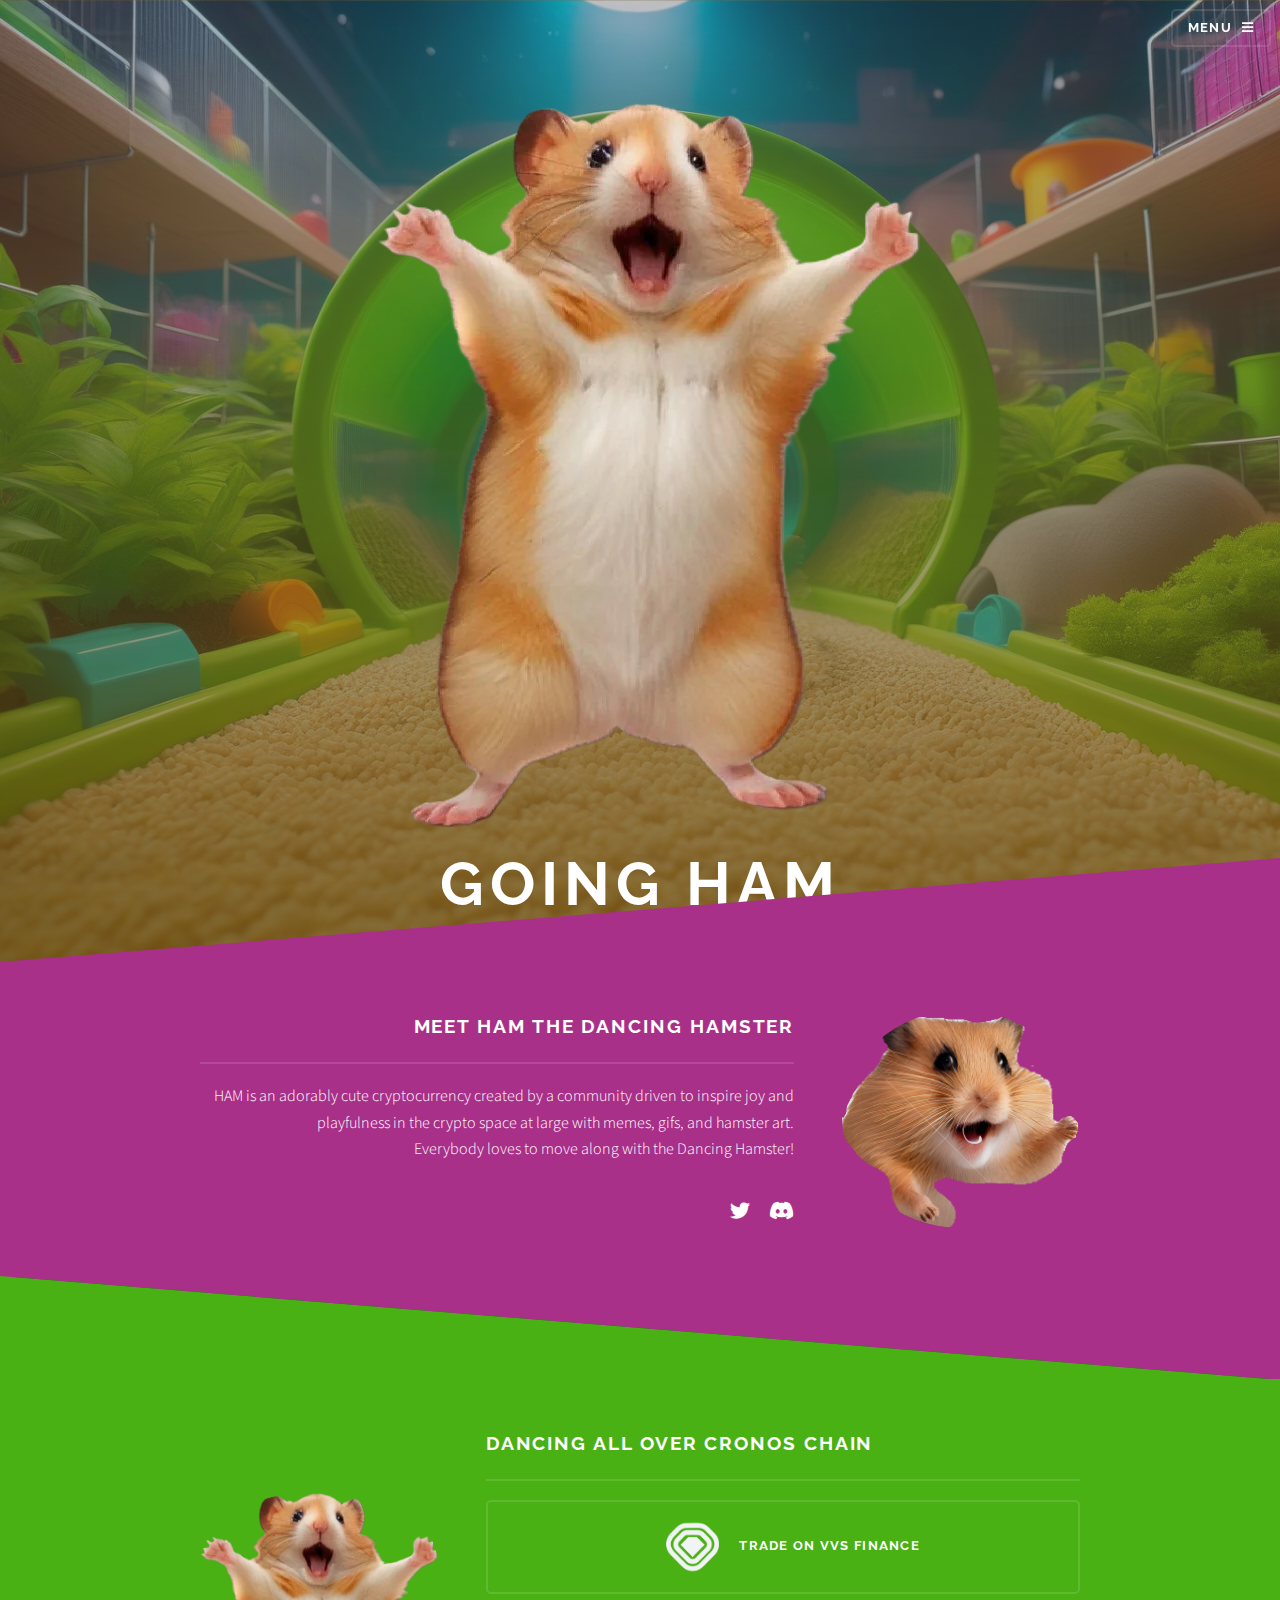
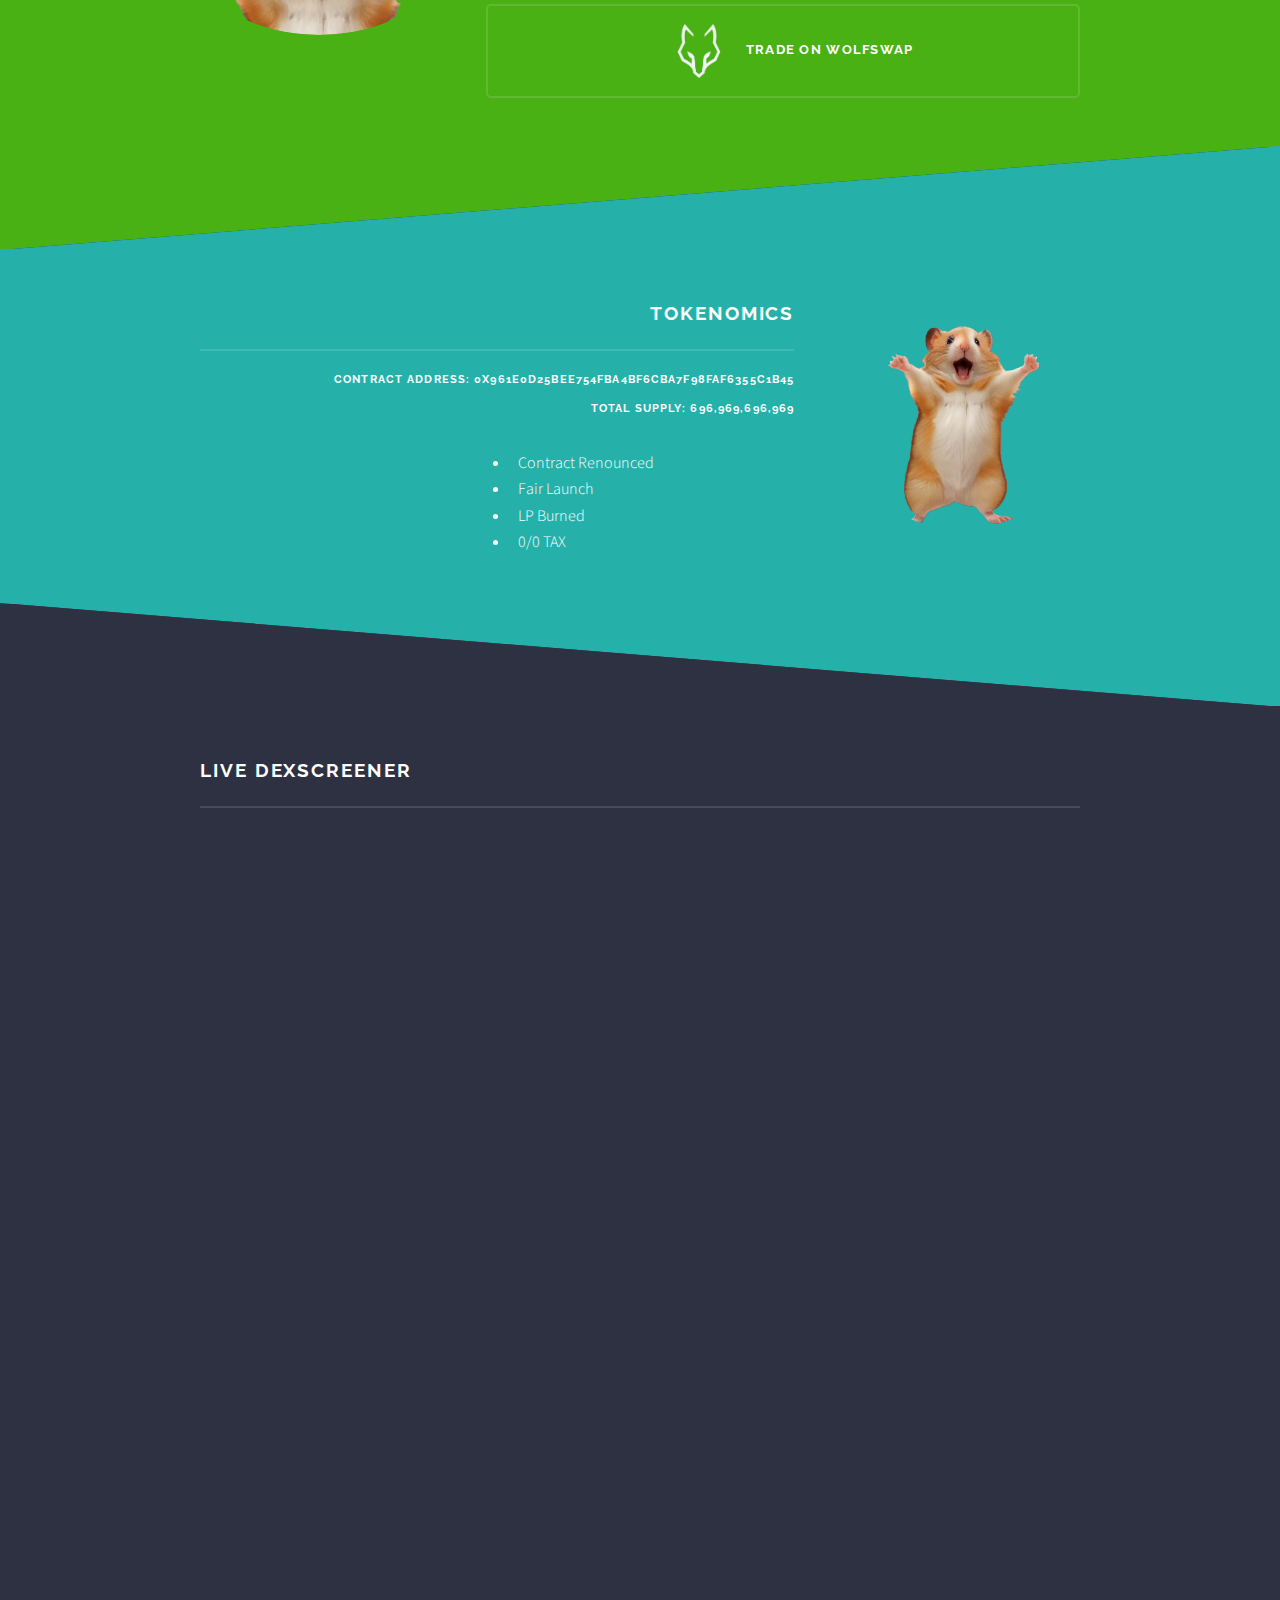
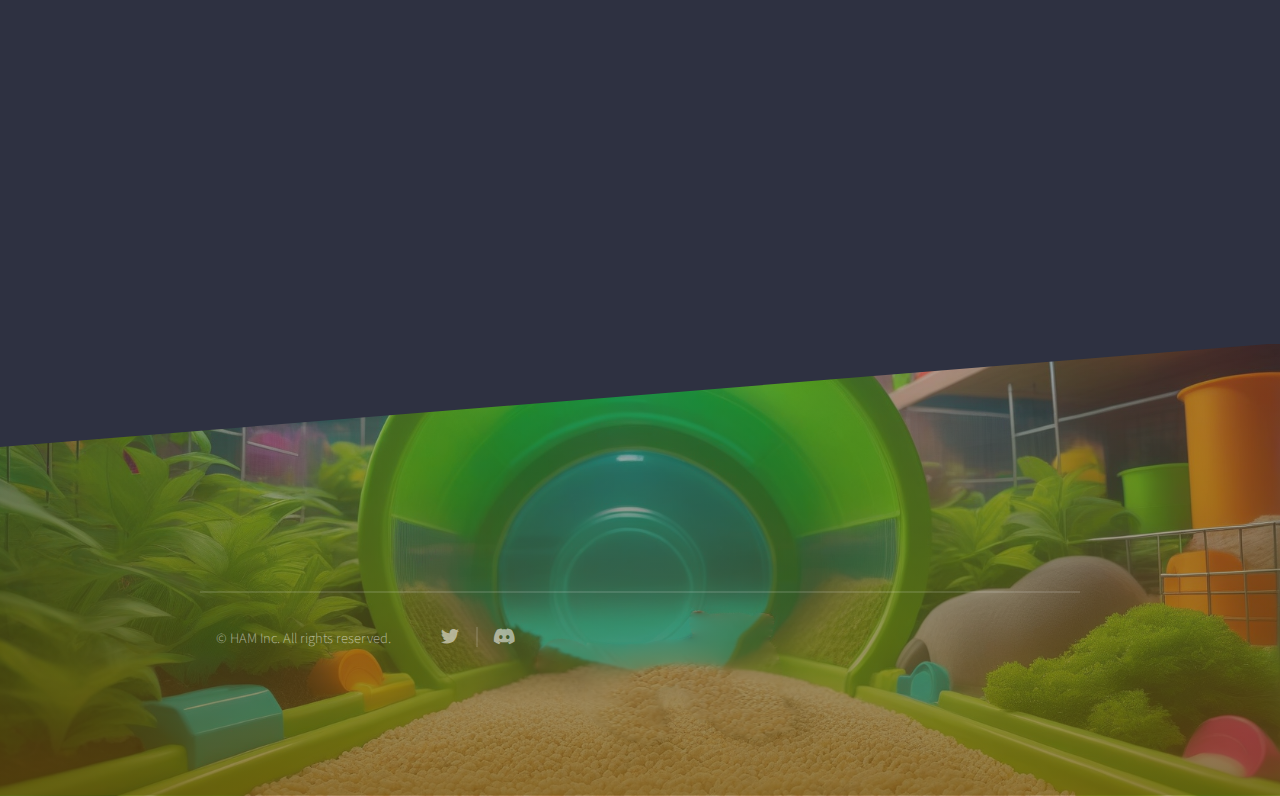
==== index.html @ a52a36d3 "wolfswap link" ====
<!DOCTYPE HTML>
<!--
	Solid State by HTML5 UP
	html5up.net | @ajlkn
	Free for personal and commercial use under the CCA 3.0 license (html5up.net/license)
-->
<html>
	<head>
		<title>$HAM - THE DANCING HAMSTER</title>
		<meta charset="utf-8" />
		<meta name="viewport" content="width=device-width, initial-scale=1, user-scalable=no" />
		<link rel="stylesheet" href="assets/css/main.css" />
		<link rel="apple-touch-icon" sizes="180x180" href="/apple-touch-icon.png">
		<link rel="icon" type="image/png" sizes="32x32" href="images/favicon-32x32.png">
		<link rel="icon" type="image/png" sizes="16x16" href="images/favicon-16x16.png">
		<link rel="manifest" href="images/site.webmanifest">
		<noscript><link rel="stylesheet" href="assets/css/noscript.css" /></noscript>
	</head>
	<body class="is-preload">

		<!-- Page Wrapper -->
			<div id="page-wrapper">

				<!-- Header -->
					<header id="header" class="alt">

						<h1><img id="hammini" src="images/ham2.png" style="width: 4%; margin-top:10px"><a href="index.html">$HAM</a></h1>
						<nav>
							<a href="#menu">Menu</a>
						</nav>
					</header>

				<!-- Menu -->
					<nav id="menu">
						<div class="inner">
							<h2>Menu</h2>
							<ul class="links">
								<li><a href="index.html">Home</a></li>
								<li><a target="_blank" href="https://vvs.finance/swap?outputCurrency=0x961e0D25bEE754fba4Bf6CBA7f98fAF6355C1B45">Trade VVS</a></li>
								<li><a target="_blank" href="https://wolfswap.app/?chainId=25&sellToken=0xEeeeeEeeeEeEeeEeEeEeeEEEeeeeEeeeeeeeEEeE&buyToken=0x961e0D25bEE754fba4Bf6CBA7f98fAF6355C1B45">Trade Wolfswap</a></li>
								<li><a target="_blank" href="https://dexscreener.com/cronos/0xC3325254a4eFd25b25A3c2B3938FFDf5E20BCA29">Dexscreener</a></li>
								<li><a target="_blank" href="https://x.com/dancinghamster_?t=ChL9u-2nDfB-z4OHsxSPwA&s=09" >Twitter</a></li>
								<li><a target="_blank" href="https://discord.com/invite/Kmhrvbun">Discord</a></li>
							</ul>
							<a href="#" class="close">Close</a>
						</div>
					</nav>

				<!-- Banner -->
					<section id="banner" style="padding: 6em 0 1.75em 0;">
						<div class="inner">
							<center>
								<img id="ham" src="images/ham3.png" alt="" />
								<h1 style="font-size: 60px;margin: 0;">Going HAM</h1>
							</center>
						</div>
					</section>

				<!-- Wrapper -->
					<section id="wrapper">

						<!-- One -->
							<section id="one" class="wrapper spotlight style1">
								<div class="inner">
									<a href="#" class="image"><img id="ham2"  src="images/ham.png" alt="" /></a>
									<div class="content">
										<h2 class="major">Meet HAM the Dancing Hamster</h2>
										<p>HAM is an adorably cute cryptocurrency created by a community driven to inspire joy and playfulness in the crypto space at large with memes, gifs, and hamster art.

											<br/>Everybody loves to move along with the Dancing Hamster!</p>
											<p>
												<ul class="icons">
													<li><a target="_blank" href="https://x.com/dancinghamster_?t=ChL9u-2nDfB-z4OHsxSPwA&s=09" class="icon brands fa-twitter"><span class="label">Twitter</span></a></li>
													<li><a target="_blank" href="https://discord.com/invite/Kmhrvbun" class="icon brands fa-discord"><span class="label">Discord</span></a></li>
												</ul>
											</p>
									</div>
								</div>
							</section>

						<!-- Two -->
							<section id="two" class="wrapper alt spotlight style2">
								<div class="inner">
									<a href="#" class="image"><img id="ham3"  src="images/ham2.png" alt="" /></a>
									<div class="content">
										<h2 class="major">Dancing all over Cronos Chain</h2>
										<p>
											<a target="_blank" href="https://vvs.finance/swap?outputCurrency=0x961e0D25bEE754fba4Bf6CBA7f98fAF6355C1B45" class="button solid fit" style="height: auto; margin-bottom:10px"> <img src="images/vvs-logo.webp" style="vertical-align: middle;width: 10%;margin: 20px;">Trade on VVS Finance</a>
											<a target="_blank" href="https://wolfswap.app/?chainId=25&sellToken=0xEeeeeEeeeEeEeeEeEeEeeEEEeeeeEeeeeeeeEEeE&buyToken=0x961e0D25bEE754fba4Bf6CBA7f98fAF6355C1B45" class="button solid fit" style="height: auto;"> <img src="images/wolfswap-logo.webp" style="vertical-align: middle;width: 10%;margin: 20px;">Trade on Wolfswap</a>

										</p>
									</div>
								</div>
							</section>

						<!-- Three -->
							<section id="three" class="wrapper spotlight style3">
								<div class="inner">
									<a href="#" class="image"><img id="ham4" src="images/ham3.png" alt="" /></a>
									<div class="content">
										<h2 class="major">Tokenomics</h2>
										<h5>Contract Address: 0x961e0D25bEE754fba4Bf6CBA7f98fAF6355C1B45</h5>
										<h5>Total Supply: 696,969,696,969</h5>
										<p>	
											<ul style="
											text-align: left;
											margin-left: 23vw;
										">
																						<li>Contract Renounced</li>
																						<li>Fair Launch</li>
																						<li>LP Burned</li>
																						<li>0/0 TAX</li>
																					</ul>
										</p>
									</div>
								</div>
							</section>


						<!-- Four -->
							<section id="four" class="wrapper alt style1">
								<div class="inner">
									<h2 class="major">Live Dexscreener</h2>
								
									<div>
										<style>#dexscreener-embed{position:relative;width:100%;padding-bottom:125%;}@media(min-width:1400px){#dexscreener-embed{padding-bottom:65%;}}#dexscreener-embed iframe{position:absolute;width:100%;height:100%;top:0;left:0;border:0;}</style><div id="dexscreener-embed"><iframe src="https://dexscreener.com/cronos/0xC3325254a4eFd25b25A3c2B3938FFDf5E20BCA29?embed=1&theme=dark&trades=0"></iframe></div>
									</div>
								</div>
							</section>

					</section>

				<!-- Footer -->
					<section id="footer">
						<div class="inner">
							<div class="copyright">
								<ul style="
		float: left;
	">
									<li>© HAM Inc. All rights reserved.</li>
									
								</ul>
								<ul class="icons" style="float: left;margin-left: 50px;">
									<ul class="icons">
										<li><a target="_blank" href="https://x.com/dancinghamster_?t=ChL9u-2nDfB-z4OHsxSPwA&s=09" class="icon brands fa-twitter"><span class="label">Twitter</span></a></li>
										<li><a target="_blank" href="https://discord.com/invite/Kmhrvbun" class="icon brands fa-discord"><span class="label">Discord</span></a></li>
									</ul>
								</ul>
							</div>
						</div>
					</section>

			</div>

		<!-- Scripts -->
			<script src="assets/js/jquery.min.js"></script>
			<script src="assets/js/jquery.scrollex.min.js"></script>
			<script src="assets/js/browser.min.js"></script>
			<script src="assets/js/breakpoints.min.js"></script>
			<script src="assets/js/util.js"></script>
			<script src="assets/js/main.js"></script>

	</body>
</html>
---- assets/css/main.css ----
@import url(fontawesome-all.min.css);
@import url("https://fonts.googleapis.com/css?family=Raleway:200,700|Source+Sans+Pro:300,600,300italic,600italic");

/*
	Solid State by HTML5 UP
	html5up.net | @ajlkn
	Free for personal and commercial use under the CCA 3.0 license (html5up.net/license)
*/

html, body, div, span, applet, object,
iframe, h1, h2, h3, h4, h5, h6, p, blockquote,
pre, a, abbr, acronym, address, big, cite,
code, del, dfn, em, img, ins, kbd, q, s, samp,
small, strike, strong, sub, sup, tt, var, b,
u, i, center, dl, dt, dd, ol, ul, li, fieldset,
form, label, legend, table, caption, tbody,
tfoot, thead, tr, th, td, article, aside,
canvas, details, embed, figure, figcaption,
footer, header, hgroup, menu, nav, output, ruby,
section, summary, time, mark, audio, video {
	margin: 0;
	padding: 0;
	border: 0;
	font-size: 100%;
	font: inherit;
	vertical-align: baseline;}

article, aside, details, figcaption, figure,
footer, header, hgroup, menu, nav, section {
	display: block;}

body {
	line-height: 1;
}

ol, ul {
	list-style: none;
}

blockquote, q {
	quotes: none;
}

	blockquote:before, blockquote:after, q:before, q:after {
		content: '';
		content: none;
	}

table {
	border-collapse: collapse;
	border-spacing: 0;
}

body {
	-webkit-text-size-adjust: none;
}

mark {
	background-color: transparent;
	color: inherit;
}

input::-moz-focus-inner {
	border: 0;
	padding: 0;
}

input, select, textarea {
	-moz-appearance: none;
	-webkit-appearance: none;
	-ms-appearance: none;
	appearance: none;
}

/* Basic */

	@-ms-viewport {
		width: device-width;
	}

	body {
		-ms-overflow-style: scrollbar;
	}

	@media screen and (max-width: 480px) {

		html, body {
			min-width: 320px;
		}

	}

	html {
		box-sizing: border-box;
	}

	*, *:before, *:after {
		box-sizing: inherit;
	}

	body {
		background-color: #2e3141;
		background-image: linear-gradient(to top, rgb(110 81 11 / 70%), rgba(46, 49, 65, 0.3)), url(../../images/bg.png);
		background-size: auto,
 cover;
		background-attachment: fixed,
 fixed;
		background-position: center,
 center;
	}

		body.is-preload *, body.is-preload *:before, body.is-preload *:after {
			-moz-animation: none !important;
			-webkit-animation: none !important;
			-ms-animation: none !important;
			animation: none !important;
			-moz-transition: none !important;
			-webkit-transition: none !important;
			-ms-transition: none !important;
			transition: none !important;
		}

/* Type */

	body, input, select, textarea {
		color: #ffffff;
		font-family: "Source Sans Pro", Helvetica, sans-serif;
		font-size: 16.5pt;
		font-weight: 300;
		line-height: 1.65;
	}

		@media screen and (max-width: 1680px) {

			body, input, select, textarea {
				font-size: 13pt;
			}

		}

		@media screen and (max-width: 1280px) {

			body, input, select, textarea {
				font-size: 12pt;
			}

		}

		@media screen and (max-width: 980px) {

			body, input, select, textarea {
				font-size: 12pt;
			}

		}

		@media screen and (max-width: 736px) {

			body, input, select, textarea {
				font-size: 12pt;
			}

		}

		@media screen and (max-width: 480px) {

			body, input, select, textarea {
				font-size: 12pt;
			}

		}

	a {
		-moz-transition: color 0.2s ease-in-out, border-bottom-color 0.2s ease-in-out;
		-webkit-transition: color 0.2s ease-in-out, border-bottom-color 0.2s ease-in-out;
		-ms-transition: color 0.2s ease-in-out, border-bottom-color 0.2s ease-in-out;
		transition: color 0.2s ease-in-out, border-bottom-color 0.2s ease-in-out;
		border-bottom: dotted 1px rgba(255, 255, 255, 0.35);
		color: #ffffff;
		text-decoration: none;
	}

		a:hover {
			border-bottom-color: transparent;
			color: #ffffff !important;
		}

		a.special:not(.button) {
			text-decoration: none;
			border-bottom: 0;
			display: block;
			font-family: Raleway, Helvetica, sans-serif;
			font-size: 0.8em;
			font-weight: 700;
			letter-spacing: 0.1em;
			margin: 0 0 2em 0;
			text-transform: uppercase;
		}

			a.special:not(.button):before {
				-moz-osx-font-smoothing: grayscale;
				-webkit-font-smoothing: antialiased;
				display: inline-block;
				font-style: normal;
				font-variant: normal;
				text-rendering: auto;
				line-height: 1;
				text-transform: none !important;
				font-family: 'Font Awesome 5 Free';
				font-weight: 900;
			}

			a.special:not(.button):before {
				-moz-transition: background-color 0.2s ease-in-out;
				-webkit-transition: background-color 0.2s ease-in-out;
				-ms-transition: background-color 0.2s ease-in-out;
				transition: background-color 0.2s ease-in-out;
				border-radius: 100%;
				border: solid 2px rgba(255, 255, 255, 0.125);
				content: '\f105';
				display: inline-block;
				font-size: 1.25em;
				height: 2em;
				line-height: 1.75em;
				margin-right: 0.85em;
				text-align: center;
				text-indent: 0.15em;
				vertical-align: middle;
				width: 2em;
			}

			a.special:not(.button):hover:before {
				background-color: rgba(255, 255, 255, 0.025);
			}

			a.special:not(.button):active:before {
				background-color: rgba(255, 255, 255, 0.075);
			}

	strong, b {
		color: #ffffff;
		font-weight: 600;
	}

	em, i {
		font-style: italic;
	}

	p {
		margin: 0 0 2em 0;
	}

	h1, h2, h3, h4, h5, h6 {
		color: #ffffff;
		font-family: Raleway, Helvetica, sans-serif;
		font-weight: 700;
		letter-spacing: 0.1em;
		margin: 0 0 1em 0;
		text-transform: uppercase;
	}

		h1 a, h2 a, h3 a, h4 a, h5 a, h6 a {
			color: inherit;
			text-decoration: none;
			border-bottom: 0;
		}

		h1 span, h2 span, h3 span, h4 span, h5 span, h6 span {
			font-weight: 200;
		}

		h1.major, h2.major, h3.major, h4.major, h5.major, h6.major {
			padding-bottom: 1em;
			border-bottom: solid 2px rgba(255, 255, 255, 0.125);
		}

	h2 {
		font-size: 1.2em;
	}

	h3 {
		font-size: 0.9em;
	}

	h4 {
		font-size: 0.7em;
	}

	h5 {
		font-size: 0.7em;
	}

	h6 {
		font-size: 0.7em;
	}

	@media screen and (max-width: 736px) {

		h2 {
			font-size: 1em;
		}

		h3 {
			font-size: 0.8em;
		}

	}

	sub {
		font-size: 0.8em;
		position: relative;
		top: 0.5em;
	}

	sup {
		font-size: 0.8em;
		position: relative;
		top: -0.5em;
	}

	blockquote {
		border-left: solid 4px rgba(255, 255, 255, 0.125);
		font-style: italic;
		margin: 0 0 2em 0;
		padding: 0.5em 0 0.5em 2em;
	}

	code {
		background: rgba(255, 255, 255, 0.025);
		border-radius: 5px;
		border: solid 2px rgba(255, 255, 255, 0.125);
		font-family: "Courier New", monospace;
		font-size: 0.9em;
		margin: 0 0.25em;
		padding: 0.25em 0.65em;
	}

	pre {
		-webkit-overflow-scrolling: touch;
		font-family: "Courier New", monospace;
		font-size: 0.9em;
		margin: 0 0 2em 0;
	}

		pre code {
			display: block;
			line-height: 1.75em;
			padding: 1em 1.5em;
			overflow-x: auto;
		}

	hr {
		border: 0;
		border-bottom: solid 2px rgba(255, 255, 255, 0.125);
		margin: 2.5em 0;
	}

		hr.major {
			margin: 4em 0;
		}

	.align-left {
		text-align: left;
	}

	.align-center {
		text-align: center;
	}

	.align-right {
		text-align: right;
	}

/* Row */

	.row {
		display: flex;
		flex-wrap: wrap;
		box-sizing: border-box;
		align-items: stretch;
	}

		.row > * {
			box-sizing: border-box;
		}

		.row.gtr-uniform > * > :last-child {
			margin-bottom: 0;
		}

		.row.aln-left {
			justify-content: flex-start;
		}

		.row.aln-center {
			justify-content: center;
		}

		.row.aln-right {
			justify-content: flex-end;
		}

		.row.aln-top {
			align-items: flex-start;
		}

		.row.aln-middle {
			align-items: center;
		}

		.row.aln-bottom {
			align-items: flex-end;
		}

		.row > .imp {
			order: -1;
		}

		.row > .col-1 {
			width: 8.33333%;
		}

		.row > .off-1 {
			margin-left: 8.33333%;
		}

		.row > .col-2 {
			width: 16.66667%;
		}

		.row > .off-2 {
			margin-left: 16.66667%;
		}

		.row > .col-3 {
			width: 25%;
		}

		.row > .off-3 {
			margin-left: 25%;
		}

		.row > .col-4 {
			width: 33.33333%;
		}

		.row > .off-4 {
			margin-left: 33.33333%;
		}

		.row > .col-5 {
			width: 41.66667%;
		}

		.row > .off-5 {
			margin-left: 41.66667%;
		}

		.row > .col-6 {
			width: 50%;
		}

		.row > .off-6 {
			margin-left: 50%;
		}

		.row > .col-7 {
			width: 58.33333%;
		}

		.row > .off-7 {
			margin-left: 58.33333%;
		}

		.row > .col-8 {
			width: 66.66667%;
		}

		.row > .off-8 {
			margin-left: 66.66667%;
		}

		.row > .col-9 {
			width: 75%;
		}

		.row > .off-9 {
			margin-left: 75%;
		}

		.row > .col-10 {
			width: 83.33333%;
		}

		.row > .off-10 {
			margin-left: 83.33333%;
		}

		.row > .col-11 {
			width: 91.66667%;
		}

		.row > .off-11 {
			margin-left: 91.66667%;
		}

		.row > .col-12 {
			width: 100%;
		}

		.row > .off-12 {
			margin-left: 100%;
		}

		.row.gtr-0 {
			margin-top: 0;
			margin-left: 0em;
		}

			.row.gtr-0 > * {
				padding: 0 0 0 0em;
			}

			.row.gtr-0.gtr-uniform {
				margin-top: 0em;
			}

				.row.gtr-0.gtr-uniform > * {
					padding-top: 0em;
				}

		.row.gtr-25 {
			margin-top: 0;
			margin-left: -0.4375em;
		}

			.row.gtr-25 > * {
				padding: 0 0 0 0.4375em;
			}

			.row.gtr-25.gtr-uniform {
				margin-top: -0.4375em;
			}

				.row.gtr-25.gtr-uniform > * {
					padding-top: 0.4375em;
				}

		.row.gtr-50 {
			margin-top: 0;
			margin-left: -0.875em;
		}

			.row.gtr-50 > * {
				padding: 0 0 0 0.875em;
			}

			.row.gtr-50.gtr-uniform {
				margin-top: -0.875em;
			}

				.row.gtr-50.gtr-uniform > * {
					padding-top: 0.875em;
				}

		.row {
			margin-top: 0;
			margin-left: -1.75em;
		}

			.row > * {
				padding: 0 0 0 1.75em;
			}

			.row.gtr-uniform {
				margin-top: -1.75em;
			}

				.row.gtr-uniform > * {
					padding-top: 1.75em;
				}

		.row.gtr-150 {
			margin-top: 0;
			margin-left: -2.625em;
		}

			.row.gtr-150 > * {
				padding: 0 0 0 2.625em;
			}

			.row.gtr-150.gtr-uniform {
				margin-top: -2.625em;
			}

				.row.gtr-150.gtr-uniform > * {
					padding-top: 2.625em;
				}

		.row.gtr-200 {
			margin-top: 0;
			margin-left: -3.5em;
		}

			.row.gtr-200 > * {
				padding: 0 0 0 3.5em;
			}

			.row.gtr-200.gtr-uniform {
				margin-top: -3.5em;
			}

				.row.gtr-200.gtr-uniform > * {
					padding-top: 3.5em;
				}

		@media screen and (max-width: 1680px) {

			.row {
				display: flex;
				flex-wrap: wrap;
				box-sizing: border-box;
				align-items: stretch;
			}

				.row > * {
					box-sizing: border-box;
				}

				.row.gtr-uniform > * > :last-child {
					margin-bottom: 0;
				}

				.row.aln-left {
					justify-content: flex-start;
				}

				.row.aln-center {
					justify-content: center;
				}

				.row.aln-right {
					justify-content: flex-end;
				}

				.row.aln-top {
					align-items: flex-start;
				}

				.row.aln-middle {
					align-items: center;
				}

				.row.aln-bottom {
					align-items: flex-end;
				}

				.row > .imp-xlarge {
					order: -1;
				}

				.row > .col-1-xlarge {
					width: 8.33333%;
				}

				.row > .off-1-xlarge {
					margin-left: 8.33333%;
				}

				.row > .col-2-xlarge {
					width: 16.66667%;
				}

				.row > .off-2-xlarge {
					margin-left: 16.66667%;
				}

				.row > .col-3-xlarge {
					width: 25%;
				}

				.row > .off-3-xlarge {
					margin-left: 25%;
				}

				.row > .col-4-xlarge {
					width: 33.33333%;
				}

				.row > .off-4-xlarge {
					margin-left: 33.33333%;
				}

				.row > .col-5-xlarge {
					width: 41.66667%;
				}

				.row > .off-5-xlarge {
					margin-left: 41.66667%;
				}

				.row > .col-6-xlarge {
					width: 50%;
				}

				.row > .off-6-xlarge {
					margin-left: 50%;
				}

				.row > .col-7-xlarge {
					width: 58.33333%;
				}

				.row > .off-7-xlarge {
					margin-left: 58.33333%;
				}

				.row > .col-8-xlarge {
					width: 66.66667%;
				}

				.row > .off-8-xlarge {
					margin-left: 66.66667%;
				}

				.row > .col-9-xlarge {
					width: 75%;
				}

				.row > .off-9-xlarge {
					margin-left: 75%;
				}

				.row > .col-10-xlarge {
					width: 83.33333%;
				}

				.row > .off-10-xlarge {
					margin-left: 83.33333%;
				}

				.row > .col-11-xlarge {
					width: 91.66667%;
				}

				.row > .off-11-xlarge {
					margin-left: 91.66667%;
				}

				.row > .col-12-xlarge {
					width: 100%;
				}

				.row > .off-12-xlarge {
					margin-left: 100%;
				}

				.row.gtr-0 {
					margin-top: 0;
					margin-left: 0em;
				}

					.row.gtr-0 > * {
						padding: 0 0 0 0em;
					}

					.row.gtr-0.gtr-uniform {
						margin-top: 0em;
					}

						.row.gtr-0.gtr-uniform > * {
							padding-top: 0em;
						}

				.row.gtr-25 {
					margin-top: 0;
					margin-left: -0.4375em;
				}

					.row.gtr-25 > * {
						padding: 0 0 0 0.4375em;
					}

					.row.gtr-25.gtr-uniform {
						margin-top: -0.4375em;
					}

						.row.gtr-25.gtr-uniform > * {
							padding-top: 0.4375em;
						}

				.row.gtr-50 {
					margin-top: 0;
					margin-left: -0.875em;
				}

					.row.gtr-50 > * {
						padding: 0 0 0 0.875em;
					}

					.row.gtr-50.gtr-uniform {
						margin-top: -0.875em;
					}

						.row.gtr-50.gtr-uniform > * {
							padding-top: 0.875em;
						}

				.row {
					margin-top: 0;
					margin-left: -1.75em;
				}

					.row > * {
						padding: 0 0 0 1.75em;
					}

					.row.gtr-uniform {
						margin-top: -1.75em;
					}

						.row.gtr-uniform > * {
							padding-top: 1.75em;
						}

				.row.gtr-150 {
					margin-top: 0;
					margin-left: -2.625em;
				}

					.row.gtr-150 > * {
						padding: 0 0 0 2.625em;
					}

					.row.gtr-150.gtr-uniform {
						margin-top: -2.625em;
					}

						.row.gtr-150.gtr-uniform > * {
							padding-top: 2.625em;
						}

				.row.gtr-200 {
					margin-top: 0;
					margin-left: -3.5em;
				}

					.row.gtr-200 > * {
						padding: 0 0 0 3.5em;
					}

					.row.gtr-200.gtr-uniform {
						margin-top: -3.5em;
					}

						.row.gtr-200.gtr-uniform > * {
							padding-top: 3.5em;
						}

		}

		@media screen and (max-width: 1280px) {

			.row {
				display: flex;
				flex-wrap: wrap;
				box-sizing: border-box;
				align-items: stretch;
			}

				.row > * {
					box-sizing: border-box;
				}

				.row.gtr-uniform > * > :last-child {
					margin-bottom: 0;
				}

				.row.aln-left {
					justify-content: flex-start;
				}

				.row.aln-center {
					justify-content: center;
				}

				.row.aln-right {
					justify-content: flex-end;
				}

				.row.aln-top {
					align-items: flex-start;
				}

				.row.aln-middle {
					align-items: center;
				}

				.row.aln-bottom {
					align-items: flex-end;
				}

				.row > .imp-large {
					order: -1;
				}

				.row > .col-1-large {
					width: 8.33333%;
				}

				.row > .off-1-large {
					margin-left: 8.33333%;
				}

				.row > .col-2-large {
					width: 16.66667%;
				}

				.row > .off-2-large {
					margin-left: 16.66667%;
				}

				.row > .col-3-large {
					width: 25%;
				}

				.row > .off-3-large {
					margin-left: 25%;
				}

				.row > .col-4-large {
					width: 33.33333%;
				}

				.row > .off-4-large {
					margin-left: 33.33333%;
				}

				.row > .col-5-large {
					width: 41.66667%;
				}

				.row > .off-5-large {
					margin-left: 41.66667%;
				}

				.row > .col-6-large {
					width: 50%;
				}

				.row > .off-6-large {
					margin-left: 50%;
				}

				.row > .col-7-large {
					width: 58.33333%;
				}

				.row > .off-7-large {
					margin-left: 58.33333%;
				}

				.row > .col-8-large {
					width: 66.66667%;
				}

				.row > .off-8-large {
					margin-left: 66.66667%;
				}

				.row > .col-9-large {
					width: 75%;
				}

				.row > .off-9-large {
					margin-left: 75%;
				}

				.row > .col-10-large {
					width: 83.33333%;
				}

				.row > .off-10-large {
					margin-left: 83.33333%;
				}

				.row > .col-11-large {
					width: 91.66667%;
				}

				.row > .off-11-large {
					margin-left: 91.66667%;
				}

				.row > .col-12-large {
					width: 100%;
				}

				.row > .off-12-large {
					margin-left: 100%;
				}

				.row.gtr-0 {
					margin-top: 0;
					margin-left: 0em;
				}

					.row.gtr-0 > * {
						padding: 0 0 0 0em;
					}

					.row.gtr-0.gtr-uniform {
						margin-top: 0em;
					}

						.row.gtr-0.gtr-uniform > * {
							padding-top: 0em;
						}

				.row.gtr-25 {
					margin-top: 0;
					margin-left: -0.4375em;
				}

					.row.gtr-25 > * {
						padding: 0 0 0 0.4375em;
					}

					.row.gtr-25.gtr-uniform {
						margin-top: -0.4375em;
					}

						.row.gtr-25.gtr-uniform > * {
							padding-top: 0.4375em;
						}

				.row.gtr-50 {
					margin-top: 0;
					margin-left: -0.875em;
				}

					.row.gtr-50 > * {
						padding: 0 0 0 0.875em;
					}

					.row.gtr-50.gtr-uniform {
						margin-top: -0.875em;
					}

						.row.gtr-50.gtr-uniform > * {
							padding-top: 0.875em;
						}

				.row {
					margin-top: 0;
					margin-left: -1.75em;
				}

					.row > * {
						padding: 0 0 0 1.75em;
					}

					.row.gtr-uniform {
						margin-top: -1.75em;
					}

						.row.gtr-uniform > * {
							padding-top: 1.75em;
						}

				.row.gtr-150 {
					margin-top: 0;
					margin-left: -2.625em;
				}

					.row.gtr-150 > * {
						padding: 0 0 0 2.625em;
					}

					.row.gtr-150.gtr-uniform {
						margin-top: -2.625em;
					}

						.row.gtr-150.gtr-uniform > * {
							padding-top: 2.625em;
						}

				.row.gtr-200 {
					margin-top: 0;
					margin-left: -3.5em;
				}

					.row.gtr-200 > * {
						padding: 0 0 0 3.5em;
					}

					.row.gtr-200.gtr-uniform {
						margin-top: -3.5em;
					}

						.row.gtr-200.gtr-uniform > * {
							padding-top: 3.5em;
						}

		}

		@media screen and (max-width: 980px) {

			.row {
				display: flex;
				flex-wrap: wrap;
				box-sizing: border-box;
				align-items: stretch;
			}

				.row > * {
					box-sizing: border-box;
				}

				.row.gtr-uniform > * > :last-child {
					margin-bottom: 0;
				}

				.row.aln-left {
					justify-content: flex-start;
				}

				.row.aln-center {
					justify-content: center;
				}

				.row.aln-right {
					justify-content: flex-end;
				}

				.row.aln-top {
					align-items: flex-start;
				}

				.row.aln-middle {
					align-items: center;
				}

				.row.aln-bottom {
					align-items: flex-end;
				}

				.row > .imp-medium {
					order: -1;
				}

				.row > .col-1-medium {
					width: 8.33333%;
				}

				.row > .off-1-medium {
					margin-left: 8.33333%;
				}

				.row > .col-2-medium {
					width: 16.66667%;
				}

				.row > .off-2-medium {
					margin-left: 16.66667%;
				}

				.row > .col-3-medium {
					width: 25%;
				}

				.row > .off-3-medium {
					margin-left: 25%;
				}

				.row > .col-4-medium {
					width: 33.33333%;
				}

				.row > .off-4-medium {
					margin-left: 33.33333%;
				}

				.row > .col-5-medium {
					width: 41.66667%;
				}

				.row > .off-5-medium {
					margin-left: 41.66667%;
				}

				.row > .col-6-medium {
					width: 50%;
				}

				.row > .off-6-medium {
					margin-left: 50%;
				}

				.row > .col-7-medium {
					width: 58.33333%;
				}

				.row > .off-7-medium {
					margin-left: 58.33333%;
				}

				.row > .col-8-medium {
					width: 66.66667%;
				}

				.row > .off-8-medium {
					margin-left: 66.66667%;
				}

				.row > .col-9-medium {
					width: 75%;
				}

				.row > .off-9-medium {
					margin-left: 75%;
				}

				.row > .col-10-medium {
					width: 83.33333%;
				}

				.row > .off-10-medium {
					margin-left: 83.33333%;
				}

				.row > .col-11-medium {
					width: 91.66667%;
				}

				.row > .off-11-medium {
					margin-left: 91.66667%;
				}

				.row > .col-12-medium {
					width: 100%;
				}

				.row > .off-12-medium {
					margin-left: 100%;
				}

				.row.gtr-0 {
					margin-top: 0;
					margin-left: 0em;
				}

					.row.gtr-0 > * {
						padding: 0 0 0 0em;
					}

					.row.gtr-0.gtr-uniform {
						margin-top: 0em;
					}

						.row.gtr-0.gtr-uniform > * {
							padding-top: 0em;
						}

				.row.gtr-25 {
					margin-top: 0;
					margin-left: -0.4375em;
				}

					.row.gtr-25 > * {
						padding: 0 0 0 0.4375em;
					}

					.row.gtr-25.gtr-uniform {
						margin-top: -0.4375em;
					}

						.row.gtr-25.gtr-uniform > * {
							padding-top: 0.4375em;
						}

				.row.gtr-50 {
					margin-top: 0;
					margin-left: -0.875em;
				}

					.row.gtr-50 > * {
						padding: 0 0 0 0.875em;
					}

					.row.gtr-50.gtr-uniform {
						margin-top: -0.875em;
					}

						.row.gtr-50.gtr-uniform > * {
							padding-top: 0.875em;
						}

				.row {
					margin-top: 0;
					margin-left: -1.75em;
				}

					.row > * {
						padding: 0 0 0 1.75em;
					}

					.row.gtr-uniform {
						margin-top: -1.75em;
					}

						.row.gtr-uniform > * {
							padding-top: 1.75em;
						}

				.row.gtr-150 {
					margin-top: 0;
					margin-left: -2.625em;
				}

					.row.gtr-150 > * {
						padding: 0 0 0 2.625em;
					}

					.row.gtr-150.gtr-uniform {
						margin-top: -2.625em;
					}

						.row.gtr-150.gtr-uniform > * {
							padding-top: 2.625em;
						}

				.row.gtr-200 {
					margin-top: 0;
					margin-left: -3.5em;
				}

					.row.gtr-200 > * {
						padding: 0 0 0 3.5em;
					}

					.row.gtr-200.gtr-uniform {
						margin-top: -3.5em;
					}

						.row.gtr-200.gtr-uniform > * {
							padding-top: 3.5em;
						}

		}

		@media screen and (max-width: 736px) {

			.row {
				display: flex;
				flex-wrap: wrap;
				box-sizing: border-box;
				align-items: stretch;
			}

				.row > * {
					box-sizing: border-box;
				}

				.row.gtr-uniform > * > :last-child {
					margin-bottom: 0;
				}

				.row.aln-left {
					justify-content: flex-start;
				}

				.row.aln-center {
					justify-content: center;
				}

				.row.aln-right {
					justify-content: flex-end;
				}

				.row.aln-top {
					align-items: flex-start;
				}

				.row.aln-middle {
					align-items: center;
				}

				.row.aln-bottom {
					align-items: flex-end;
				}

				.row > .imp-small {
					order: -1;
				}

				.row > .col-1-small {
					width: 8.33333%;
				}

				.row > .off-1-small {
					margin-left: 8.33333%;
				}

				.row > .col-2-small {
					width: 16.66667%;
				}

				.row > .off-2-small {
					margin-left: 16.66667%;
				}

				.row > .col-3-small {
					width: 25%;
				}

				.row > .off-3-small {
					margin-left: 25%;
				}

				.row > .col-4-small {
					width: 33.33333%;
				}

				.row > .off-4-small {
					margin-left: 33.33333%;
				}

				.row > .col-5-small {
					width: 41.66667%;
				}

				.row > .off-5-small {
					margin-left: 41.66667%;
				}

				.row > .col-6-small {
					width: 50%;
				}

				.row > .off-6-small {
					margin-left: 50%;
				}

				.row > .col-7-small {
					width: 58.33333%;
				}

				.row > .off-7-small {
					margin-left: 58.33333%;
				}

				.row > .col-8-small {
					width: 66.66667%;
				}

				.row > .off-8-small {
					margin-left: 66.66667%;
				}

				.row > .col-9-small {
					width: 75%;
				}

				.row > .off-9-small {
					margin-left: 75%;
				}

				.row > .col-10-small {
					width: 83.33333%;
				}

				.row > .off-10-small {
					margin-left: 83.33333%;
				}

				.row > .col-11-small {
					width: 91.66667%;
				}

				.row > .off-11-small {
					margin-left: 91.66667%;
				}

				.row > .col-12-small {
					width: 100%;
				}

				.row > .off-12-small {
					margin-left: 100%;
				}

				.row.gtr-0 {
					margin-top: 0;
					margin-left: 0em;
				}

					.row.gtr-0 > * {
						padding: 0 0 0 0em;
					}

					.row.gtr-0.gtr-uniform {
						margin-top: 0em;
					}

						.row.gtr-0.gtr-uniform > * {
							padding-top: 0em;
						}

				.row.gtr-25 {
					margin-top: 0;
					margin-left: -0.3125em;
				}

					.row.gtr-25 > * {
						padding: 0 0 0 0.3125em;
					}

					.row.gtr-25.gtr-uniform {
						margin-top: -0.3125em;
					}

						.row.gtr-25.gtr-uniform > * {
							padding-top: 0.3125em;
						}

				.row.gtr-50 {
					margin-top: 0;
					margin-left: -0.625em;
				}

					.row.gtr-50 > * {
						padding: 0 0 0 0.625em;
					}

					.row.gtr-50.gtr-uniform {
						margin-top: -0.625em;
					}

						.row.gtr-50.gtr-uniform > * {
							padding-top: 0.625em;
						}

				.row {
					margin-top: 0;
					margin-left: -1.25em;
				}

					.row > * {
						padding: 0 0 0 1.25em;
					}

					.row.gtr-uniform {
						margin-top: -1.25em;
					}

						.row.gtr-uniform > * {
							padding-top: 1.25em;
						}

				.row.gtr-150 {
					margin-top: 0;
					margin-left: -1.875em;
				}

					.row.gtr-150 > * {
						padding: 0 0 0 1.875em;
					}

					.row.gtr-150.gtr-uniform {
						margin-top: -1.875em;
					}

						.row.gtr-150.gtr-uniform > * {
							padding-top: 1.875em;
						}

				.row.gtr-200 {
					margin-top: 0;
					margin-left: -2.5em;
				}

					.row.gtr-200 > * {
						padding: 0 0 0 2.5em;
					}

					.row.gtr-200.gtr-uniform {
						margin-top: -2.5em;
					}

						.row.gtr-200.gtr-uniform > * {
							padding-top: 2.5em;
						}

		}

		@media screen and (max-width: 480px) {

			.row {
				display: flex;
				flex-wrap: wrap;
				box-sizing: border-box;
				align-items: stretch;
			}

				.row > * {
					box-sizing: border-box;
				}

				.row.gtr-uniform > * > :last-child {
					margin-bottom: 0;
				}

				.row.aln-left {
					justify-content: flex-start;
				}

				.row.aln-center {
					justify-content: center;
				}

				.row.aln-right {
					justify-content: flex-end;
				}

				.row.aln-top {
					align-items: flex-start;
				}

				.row.aln-middle {
					align-items: center;
				}

				.row.aln-bottom {
					align-items: flex-end;
				}

				.row > .imp-xsmall {
					order: -1;
				}

				.row > .col-1-xsmall {
					width: 8.33333%;
				}

				.row > .off-1-xsmall {
					margin-left: 8.33333%;
				}

				.row > .col-2-xsmall {
					width: 16.66667%;
				}

				.row > .off-2-xsmall {
					margin-left: 16.66667%;
				}

				.row > .col-3-xsmall {
					width: 25%;
				}

				.row > .off-3-xsmall {
					margin-left: 25%;
				}

				.row > .col-4-xsmall {
					width: 33.33333%;
				}

				.row > .off-4-xsmall {
					margin-left: 33.33333%;
				}

				.row > .col-5-xsmall {
					width: 41.66667%;
				}

				.row > .off-5-xsmall {
					margin-left: 41.66667%;
				}

				.row > .col-6-xsmall {
					width: 50%;
				}

				.row > .off-6-xsmall {
					margin-left: 50%;
				}

				.row > .col-7-xsmall {
					width: 58.33333%;
				}

				.row > .off-7-xsmall {
					margin-left: 58.33333%;
				}

				.row > .col-8-xsmall {
					width: 66.66667%;
				}

				.row > .off-8-xsmall {
					margin-left: 66.66667%;
				}

				.row > .col-9-xsmall {
					width: 75%;
				}

				.row > .off-9-xsmall {
					margin-left: 75%;
				}

				.row > .col-10-xsmall {
					width: 83.33333%;
				}

				.row > .off-10-xsmall {
					margin-left: 83.33333%;
				}

				.row > .col-11-xsmall {
					width: 91.66667%;
				}

				.row > .off-11-xsmall {
					margin-left: 91.66667%;
				}

				.row > .col-12-xsmall {
					width: 100%;
				}

				.row > .off-12-xsmall {
					margin-left: 100%;
				}

				.row.gtr-0 {
					margin-top: 0;
					margin-left: 0em;
				}

					.row.gtr-0 > * {
						padding: 0 0 0 0em;
					}

					.row.gtr-0.gtr-uniform {
						margin-top: 0em;
					}

						.row.gtr-0.gtr-uniform > * {
							padding-top: 0em;
						}

				.row.gtr-25 {
					margin-top: 0;
					margin-left: -0.3125em;
				}

					.row.gtr-25 > * {
						padding: 0 0 0 0.3125em;
					}

					.row.gtr-25.gtr-uniform {
						margin-top: -0.3125em;
					}

						.row.gtr-25.gtr-uniform > * {
							padding-top: 0.3125em;
						}

				.row.gtr-50 {
					margin-top: 0;
					margin-left: -0.625em;
				}

					.row.gtr-50 > * {
						padding: 0 0 0 0.625em;
					}

					.row.gtr-50.gtr-uniform {
						margin-top: -0.625em;
					}

						.row.gtr-50.gtr-uniform > * {
							padding-top: 0.625em;
						}

				.row {
					margin-top: 0;
					margin-left: -1.25em;
				}

					.row > * {
						padding: 0 0 0 1.25em;
					}

					.row.gtr-uniform {
						margin-top: -1.25em;
					}

						.row.gtr-uniform > * {
							padding-top: 1.25em;
						}

				.row.gtr-150 {
					margin-top: 0;
					margin-left: -1.875em;
				}

					.row.gtr-150 > * {
						padding: 0 0 0 1.875em;
					}

					.row.gtr-150.gtr-uniform {
						margin-top: -1.875em;
					}

						.row.gtr-150.gtr-uniform > * {
							padding-top: 1.875em;
						}

				.row.gtr-200 {
					margin-top: 0;
					margin-left: -2.5em;
				}

					.row.gtr-200 > * {
						padding: 0 0 0 2.5em;
					}

					.row.gtr-200.gtr-uniform {
						margin-top: -2.5em;
					}

						.row.gtr-200.gtr-uniform > * {
							padding-top: 2.5em;
						}

		}

		@media screen and (max-width: 360px) {

			.row {
				display: flex;
				flex-wrap: wrap;
				box-sizing: border-box;
				align-items: stretch;
			}

				.row > * {
					box-sizing: border-box;
				}

				.row.gtr-uniform > * > :last-child {
					margin-bottom: 0;
				}

				.row.aln-left {
					justify-content: flex-start;
				}

				.row.aln-center {
					justify-content: center;
				}

				.row.aln-right {
					justify-content: flex-end;
				}

				.row.aln-top {
					align-items: flex-start;
				}

				.row.aln-middle {
					align-items: center;
				}

				.row.aln-bottom {
					align-items: flex-end;
				}

				.row > .imp-xxsmall {
					order: -1;
				}

				.row > .col-1-xxsmall {
					width: 8.33333%;
				}

				.row > .off-1-xxsmall {
					margin-left: 8.33333%;
				}

				.row > .col-2-xxsmall {
					width: 16.66667%;
				}

				.row > .off-2-xxsmall {
					margin-left: 16.66667%;
				}

				.row > .col-3-xxsmall {
					width: 25%;
				}

				.row > .off-3-xxsmall {
					margin-left: 25%;
				}

				.row > .col-4-xxsmall {
					width: 33.33333%;
				}

				.row > .off-4-xxsmall {
					margin-left: 33.33333%;
				}

				.row > .col-5-xxsmall {
					width: 41.66667%;
				}

				.row > .off-5-xxsmall {
					margin-left: 41.66667%;
				}

				.row > .col-6-xxsmall {
					width: 50%;
				}

				.row > .off-6-xxsmall {
					margin-left: 50%;
				}

				.row > .col-7-xxsmall {
					width: 58.33333%;
				}

				.row > .off-7-xxsmall {
					margin-left: 58.33333%;
				}

				.row > .col-8-xxsmall {
					width: 66.66667%;
				}

				.row > .off-8-xxsmall {
					margin-left: 66.66667%;
				}

				.row > .col-9-xxsmall {
					width: 75%;
				}

				.row > .off-9-xxsmall {
					margin-left: 75%;
				}

				.row > .col-10-xxsmall {
					width: 83.33333%;
				}

				.row > .off-10-xxsmall {
					margin-left: 83.33333%;
				}

				.row > .col-11-xxsmall {
					width: 91.66667%;
				}

				.row > .off-11-xxsmall {
					margin-left: 91.66667%;
				}

				.row > .col-12-xxsmall {
					width: 100%;
				}

				.row > .off-12-xxsmall {
					margin-left: 100%;
				}

				.row.gtr-0 {
					margin-top: 0;
					margin-left: 0em;
				}

					.row.gtr-0 > * {
						padding: 0 0 0 0em;
					}

					.row.gtr-0.gtr-uniform {
						margin-top: 0em;
					}

						.row.gtr-0.gtr-uniform > * {
							padding-top: 0em;
						}

				.row.gtr-25 {
					margin-top: 0;
					margin-left: -0.3125em;
				}

					.row.gtr-25 > * {
						padding: 0 0 0 0.3125em;
					}

					.row.gtr-25.gtr-uniform {
						margin-top: -0.3125em;
					}

						.row.gtr-25.gtr-uniform > * {
							padding-top: 0.3125em;
						}

				.row.gtr-50 {
					margin-top: 0;
					margin-left: -0.625em;
				}

					.row.gtr-50 > * {
						padding: 0 0 0 0.625em;
					}

					.row.gtr-50.gtr-uniform {
						margin-top: -0.625em;
					}

						.row.gtr-50.gtr-uniform > * {
							padding-top: 0.625em;
						}

				.row {
					margin-top: 0;
					margin-left: -1.25em;
				}

					.row > * {
						padding: 0 0 0 1.25em;
					}

					.row.gtr-uniform {
						margin-top: -1.25em;
					}

						.row.gtr-uniform > * {
							padding-top: 1.25em;
						}

				.row.gtr-150 {
					margin-top: 0;
					margin-left: -1.875em;
				}

					.row.gtr-150 > * {
						padding: 0 0 0 1.875em;
					}

					.row.gtr-150.gtr-uniform {
						margin-top: -1.875em;
					}

						.row.gtr-150.gtr-uniform > * {
							padding-top: 1.875em;
						}

				.row.gtr-200 {
					margin-top: 0;
					margin-left: -2.5em;
				}

					.row.gtr-200 > * {
						padding: 0 0 0 2.5em;
					}

					.row.gtr-200.gtr-uniform {
						margin-top: -2.5em;
					}

						.row.gtr-200.gtr-uniform > * {
							padding-top: 2.5em;
						}

		}

/* Section/Article */

	section.special, article.special {
		text-align: center;
	}

/* Form */

	form {
		margin: 0 0 2em 0;
	}

		form > :last-child {
			margin-bottom: 0;
		}

		form > .fields {
			display: -moz-flex;
			display: -webkit-flex;
			display: -ms-flex;
			display: flex;
			-moz-flex-wrap: wrap;
			-webkit-flex-wrap: wrap;
			-ms-flex-wrap: wrap;
			flex-wrap: wrap;
			width: calc(100% + 3em);
			margin: -1.5em 0 2em -1.5em;
		}

			form > .fields > .field {
				-moz-flex-grow: 0;
				-webkit-flex-grow: 0;
				-ms-flex-grow: 0;
				flex-grow: 0;
				-moz-flex-shrink: 0;
				-webkit-flex-shrink: 0;
				-ms-flex-shrink: 0;
				flex-shrink: 0;
				padding: 1.5em 0 0 1.5em;
				width: calc(100% - 1.5em);
			}

				form > .fields > .field.half {
					width: calc(50% - 0.75em);
				}

				form > .fields > .field.third {
					width: calc(100%/3 - 0.5em);
				}

				form > .fields > .field.quarter {
					width: calc(25% - 0.375em);
				}

		@media screen and (max-width: 480px) {

			form > .fields {
				width: calc(100% + 3em);
				margin: -1.5em 0 2em -1.5em;
			}

				form > .fields > .field {
					padding: 1.5em 0 0 1.5em;
					width: calc(100% - 1.5em);
				}

					form > .fields > .field.half {
						width: calc(100% - 1.5em);
					}

					form > .fields > .field.third {
						width: calc(100% - 1.5em);
					}

					form > .fields > .field.quarter {
						width: calc(100% - 1.5em);
					}

		}

	label {
		color: #ffffff;
		display: block;
		font-family: Raleway, Helvetica, sans-serif;
		font-size: 0.8em;
		font-weight: 700;
		letter-spacing: 0.1em;
		margin: 0 0 0.7em 0;
		text-transform: uppercase;
	}

	input[type="text"],
	input[type="password"],
	input[type="email"],
	input[type="tel"],
	select,
	textarea {
		-moz-appearance: none;
		-webkit-appearance: none;
		-ms-appearance: none;
		appearance: none;
		background: rgba(255, 255, 255, 0.025);
		border-radius: 5px;
		border: none;
		border: solid 2px rgba(255, 255, 255, 0.125);
		color: inherit;
		display: block;
		outline: 0;
		padding: 0 1em;
		text-decoration: none;
		width: 100%;
	}

		input[type="text"]:invalid,
		input[type="password"]:invalid,
		input[type="email"]:invalid,
		input[type="tel"]:invalid,
		select:invalid,
		textarea:invalid {
			box-shadow: none;
		}

		input[type="text"]:focus,
		input[type="password"]:focus,
		input[type="email"]:focus,
		input[type="tel"]:focus,
		select:focus,
		textarea:focus {
			border-color: #5b6ba6;
		}

	select {
		background-image: url("data:image/svg+xml;charset=utf8,%3Csvg xmlns='http://www.w3.org/2000/svg' width='40' height='40' preserveAspectRatio='none' viewBox='0 0 40 40'%3E%3Cpath d='M9.4,12.3l10.4,10.4l10.4-10.4c0.2-0.2,0.5-0.4,0.9-0.4c0.3,0,0.6,0.1,0.9,0.4l3.3,3.3c0.2,0.2,0.4,0.5,0.4,0.9 c0,0.4-0.1,0.6-0.4,0.9L20.7,31.9c-0.2,0.2-0.5,0.4-0.9,0.4c-0.3,0-0.6-0.1-0.9-0.4L4.3,17.3c-0.2-0.2-0.4-0.5-0.4-0.9 c0-0.4,0.1-0.6,0.4-0.9l3.3-3.3c0.2-0.2,0.5-0.4,0.9-0.4S9.1,12.1,9.4,12.3z' fill='rgba(255, 255, 255, 0.125)' /%3E%3C/svg%3E");
		background-size: 1.25rem;
		background-repeat: no-repeat;
		background-position: calc(100% - 1rem) center;
		height: 2.75em;
		padding-right: 2.75em;
		text-overflow: ellipsis;
	}

		select option {
			color: #ffffff;
			background: #2e3141;
		}

		select:focus::-ms-value {
			background-color: transparent;
		}

		select::-ms-expand {
			display: none;
		}

	input[type="text"],
	input[type="password"],
	input[type="email"],
	select {
		height: 2.75em;
	}

	textarea {
		padding: 0.75em 1em;
	}

	input[type="checkbox"],
	input[type="radio"] {
		-moz-appearance: none;
		-webkit-appearance: none;
		-ms-appearance: none;
		appearance: none;
		display: block;
		float: left;
		margin-right: -2em;
		opacity: 0;
		width: 1em;
		z-index: -1;
	}

		input[type="checkbox"] + label,
		input[type="radio"] + label {
			text-decoration: none;
			color: #ffffff;
			cursor: pointer;
			display: inline-block;
			font-size: 1em;
			font-family: "Source Sans Pro", Helvetica, sans-serif;
			text-transform: none;
			letter-spacing: 0;
			font-weight: 300;
			padding-left: 2.4em;
			padding-right: 0.75em;
			position: relative;
		}

			input[type="checkbox"] + label:before,
			input[type="radio"] + label:before {
				-moz-osx-font-smoothing: grayscale;
				-webkit-font-smoothing: antialiased;
				display: inline-block;
				font-style: normal;
				font-variant: normal;
				text-rendering: auto;
				line-height: 1;
				text-transform: none !important;
				font-family: 'Font Awesome 5 Free';
				font-weight: 900;
			}

			input[type="checkbox"] + label:before,
			input[type="radio"] + label:before {
				background: rgba(255, 255, 255, 0.025);
				border-radius: 5px;
				border: solid 2px rgba(255, 255, 255, 0.125);
				content: '';
				display: inline-block;
				font-size: 0.8em;
				height: 2.0625em;
				left: 0;
				line-height: 2.0625em;
				position: absolute;
				text-align: center;
				top: 0;
				width: 2.0625em;
			}

		input[type="checkbox"]:checked + label:before,
		input[type="radio"]:checked + label:before {
			background: #ffffff;
			border-color: #ffffff;
			content: '\f00c';
			color: #2e3141;
		}

		input[type="checkbox"]:focus + label:before,
		input[type="radio"]:focus + label:before {
			border-color: #4c5c96;
		}

	input[type="checkbox"] + label:before {
		border-radius: 5px;
	}

	input[type="radio"] + label:before {
		border-radius: 100%;
	}

	::-webkit-input-placeholder {
		color: rgba(255, 255, 255, 0.35) !important;
		opacity: 1.0;
	}

	:-moz-placeholder {
		color: rgba(255, 255, 255, 0.35) !important;
		opacity: 1.0;
	}

	::-moz-placeholder {
		color: rgba(255, 255, 255, 0.35) !important;
		opacity: 1.0;
	}

	:-ms-input-placeholder {
		color: rgba(255, 255, 255, 0.35) !important;
		opacity: 1.0;
	}

/* Box */

	.box {
		border-radius: 5px;
		border: solid 2px rgba(255, 255, 255, 0.125);
		margin-bottom: 2em;
		padding: 1.5em;
	}

		.box > :last-child,
		.box > :last-child > :last-child,
		.box > :last-child > :last-child > :last-child {
			margin-bottom: 0;
		}

		.box.alt {
			border: 0;
			border-radius: 0;
			padding: 0;
		}

/* Icon */

	.icon {
		text-decoration: none;
		border-bottom: none;
		position: relative;
	}

		.icon:before {
			-moz-osx-font-smoothing: grayscale;
			-webkit-font-smoothing: antialiased;
			display: inline-block;
			font-style: normal;
			font-variant: normal;
			text-rendering: auto;
			line-height: 1;
			text-transform: none !important;
			font-family: 'Font Awesome 5 Free';
			font-weight: 400;
		}

		.icon > .label {
			display: none;
		}

		.icon:before {
			line-height: inherit;
		}

		.icon.solid:before {
			font-weight: 900;
		}

		.icon.brands:before {
			font-family: 'Font Awesome 5 Brands';
		}

/* Image */

	.image {
		border-radius: 5px;
		border: 0;
		display: inline-block;
		position: relative;
	}

		.image img {
			border-radius: 5px;
			display: block;
		}

		.image.left, .image.right {
			max-width: 40%;
		}

			.image.left img, .image.right img {
				width: 100%;
			}

		.image.left {
			float: left;
			padding: 0 1.5em 1em 0;
			top: 0.25em;
		}

		.image.right {
			float: right;
			padding: 0 0 1em 1.5em;
			top: 0.25em;
		}

		.image.fit {
			display: block;
			margin: 0 0 2em 0;
			width: 100%;
		}

			.image.fit img {
				width: 100%;
			}

		.image.main {
			display: block;
			margin: 0 0 3em 0;
			width: 100%;
		}

			.image.main img {
				width: 100%;
			}

/* List */

	ol {
		list-style: decimal;
		margin: 0 0 2em 0;
		padding-left: 1.25em;
	}

		ol li {
			padding-left: 0.25em;
		}

	ul {
		list-style: disc;
		margin: 0 0 2em 0;
		padding-left: 1em;
	}

		ul li {
			padding-left: 0.5em;
		}

		ul.alt {
			list-style: none;
			padding-left: 0;
		}

			ul.alt li {
				border-top: solid 1px rgba(255, 255, 255, 0.125);
				padding: 0.5em 0;
			}

				ul.alt li:first-child {
					border-top: 0;
					padding-top: 0;
				}

	dl {
		margin: 0 0 2em 0;
	}

		dl dt {
			display: block;
			font-weight: 600;
			margin: 0 0 1em 0;
		}

		dl dd {
			margin-left: 2em;
		}

/* Actions */

	ul.actions {
		display: -moz-flex;
		display: -webkit-flex;
		display: -ms-flex;
		display: flex;
		cursor: default;
		list-style: none;
		margin-left: -1em;
		padding-left: 0;
	}

		ul.actions li {
			padding: 0 0 0 1em;
			vertical-align: middle;
		}

		ul.actions.special {
			-moz-justify-content: center;
			-webkit-justify-content: center;
			-ms-justify-content: center;
			justify-content: center;
			width: 100%;
			margin-left: 0;
		}

			ul.actions.special li:first-child {
				padding-left: 0;
			}

		ul.actions.stacked {
			-moz-flex-direction: column;
			-webkit-flex-direction: column;
			-ms-flex-direction: column;
			flex-direction: column;
			margin-left: 0;
		}

			ul.actions.stacked li {
				padding: 1.3em 0 0 0;
			}

				ul.actions.stacked li:first-child {
					padding-top: 0;
				}

		ul.actions.fit {
			width: calc(100% + 1em);
		}

			ul.actions.fit li {
				-moz-flex-grow: 1;
				-webkit-flex-grow: 1;
				-ms-flex-grow: 1;
				flex-grow: 1;
				-moz-flex-shrink: 1;
				-webkit-flex-shrink: 1;
				-ms-flex-shrink: 1;
				flex-shrink: 1;
				width: 100%;
			}

				ul.actions.fit li > * {
					width: 100%;
				}

			ul.actions.fit.stacked {
				width: 100%;
			}

		@media screen and (max-width: 480px) {

			ul.actions:not(.fixed) {
				-moz-flex-direction: column;
				-webkit-flex-direction: column;
				-ms-flex-direction: column;
				flex-direction: column;
				margin-left: 0;
				width: 100% !important;
			}

				ul.actions:not(.fixed) li {
					-moz-flex-grow: 1;
					-webkit-flex-grow: 1;
					-ms-flex-grow: 1;
					flex-grow: 1;
					-moz-flex-shrink: 1;
					-webkit-flex-shrink: 1;
					-ms-flex-shrink: 1;
					flex-shrink: 1;
					padding: 1em 0 0 0;
					text-align: center;
					width: 100%;
				}

					ul.actions:not(.fixed) li > * {
						width: 100%;
					}

					ul.actions:not(.fixed) li:first-child {
						padding-top: 0;
					}

					ul.actions:not(.fixed) li input[type="submit"],
					ul.actions:not(.fixed) li input[type="reset"],
					ul.actions:not(.fixed) li input[type="button"],
					ul.actions:not(.fixed) li button,
					ul.actions:not(.fixed) li .button {
						width: 100%;
					}

						ul.actions:not(.fixed) li input[type="submit"].icon:before,
						ul.actions:not(.fixed) li input[type="reset"].icon:before,
						ul.actions:not(.fixed) li input[type="button"].icon:before,
						ul.actions:not(.fixed) li button.icon:before,
						ul.actions:not(.fixed) li .button.icon:before {
							margin-left: -0.5rem;
						}

		}

/* Icons */

	ul.icons {
		cursor: default;
		list-style: none;
		padding-left: 0;
	}

		ul.icons li {
			display: inline-block;
			padding: 0 1em 0 0;
		}

			ul.icons li:last-child {
				padding-right: 0;
			}

			ul.icons li .icon:before {
				font-size: 1.25em;
			}

/* Contact */

	ul.contact {
		list-style: none;
		padding: 0;
	}

		ul.contact li {
			text-decoration: none;
			margin: 2.5em 0 0 0;
			padding: 0 0 0 3.25em;
			position: relative;
		}

			ul.contact li:before {
				-moz-osx-font-smoothing: grayscale;
				-webkit-font-smoothing: antialiased;
				display: inline-block;
				font-style: normal;
				font-variant: normal;
				text-rendering: auto;
				line-height: 1;
				text-transform: none !important;
				font-family: 'Font Awesome 5 Free';
				font-weight: 400;
			}

			ul.contact li:before {
				border-radius: 100%;
				border: solid 2px rgba(255, 255, 255, 0.125);
				display: inline-block;
				font-size: 0.8em;
				height: 2.5em;
				left: 0;
				line-height: 2.35em;
				position: absolute;
				text-align: center;
				top: 0;
				width: 2.5em;
			}

			ul.contact li:first-child {
				margin-top: 0;
			}

		@media screen and (max-width: 736px) {

			ul.contact li {
				margin: 1.5em 0 0 0;
			}

		}

/* Pagination */

	ul.pagination {
		cursor: default;
		list-style: none;
		padding-left: 0;
	}

		ul.pagination li {
			display: inline-block;
			padding-left: 0;
			vertical-align: middle;
		}

			ul.pagination li > .page {
				-moz-transition: background-color 0.2s ease-in-out, color 0.2s ease-in-out;
				-webkit-transition: background-color 0.2s ease-in-out, color 0.2s ease-in-out;
				-ms-transition: background-color 0.2s ease-in-out, color 0.2s ease-in-out;
				transition: background-color 0.2s ease-in-out, color 0.2s ease-in-out;
				border-bottom: 0;
				border-radius: 5px;
				display: inline-block;
				height: 1.5em;
				line-height: 1.5em;
				margin: 0 0.125em;
				min-width: 1.5em;
				padding: 0 0.5em;
				text-align: center;
			}

				ul.pagination li > .page:hover {
					background-color: rgba(255, 255, 255, 0.025);
				}

				ul.pagination li > .page.active {
					background-color: #4c5c96;
				}

			ul.pagination li:first-child {
				padding-right: 0.75em;
			}

			ul.pagination li:last-child {
				padding-left: 0.75em;
			}

		@media screen and (max-width: 480px) {

			ul.pagination li:nth-child(n+2):nth-last-child(n+2) {
				display: none;
			}

			ul.pagination li .button {
				width: 100%;
			}

			ul.pagination li:first-child {
				width: calc(50% - 2px);
				text-align: left;
				padding-right: 0.325em;
			}

			ul.pagination li:last-child {
				width: calc(50% - 2px);
				text-align: right;
				padding-left: 0.325em;
			}

		}

/* Table */

	.table-wrapper {
		-webkit-overflow-scrolling: touch;
		overflow-x: auto;
	}

	table {
		margin: 0 0 2em 0;
		width: 100%;
	}

		table tbody tr {
			border: solid 1px rgba(255, 255, 255, 0.125);
			border-left: 0;
			border-right: 0;
		}

			table tbody tr:nth-child(2n + 1) {
				background-color: rgba(255, 255, 255, 0.025);
			}

		table td {
			padding: 0.75em 0.75em;
		}

		table th {
			color: #ffffff;
			font-size: 0.9em;
			font-weight: 600;
			padding: 0 0.75em 0.75em 0.75em;
			text-align: left;
		}

		table thead {
			border-bottom: solid 2px rgba(255, 255, 255, 0.125);
		}

		table tfoot {
			border-top: solid 2px rgba(255, 255, 255, 0.125);
		}

		table.alt {
			border-collapse: separate;
		}

			table.alt tbody tr td {
				border: solid 1px rgba(255, 255, 255, 0.125);
				border-left-width: 0;
				border-top-width: 0;
			}

				table.alt tbody tr td:first-child {
					border-left-width: 1px;
				}

			table.alt tbody tr:first-child td {
				border-top-width: 1px;
			}

			table.alt thead {
				border-bottom: 0;
			}

			table.alt tfoot {
				border-top: 0;
			}

/* Button */

	input[type="submit"],
	input[type="reset"],
	input[type="button"],
	button,
	.button {
		-moz-appearance: none;
		-webkit-appearance: none;
		-ms-appearance: none;
		appearance: none;
		-moz-transition: background-color 0.2s ease-in-out;
		-webkit-transition: background-color 0.2s ease-in-out;
		-ms-transition: background-color 0.2s ease-in-out;
		transition: background-color 0.2s ease-in-out;
		background-color: transparent;
		border-radius: 5px;
		border: 0;
		box-shadow: inset 0 0 0 2px rgba(255, 255, 255, 0.125);
		color: #ffffff !important;
		cursor: pointer;
		display: inline-block;
		font-family: Raleway, Helvetica, sans-serif;
		font-size: 0.8em;
		font-weight: 700;
		height: 3.75em;
		letter-spacing: 0.1em;
		line-height: 3.75em;
		padding: 0 2.25em;
		text-align: center;
		text-decoration: none;
		text-transform: uppercase;
		white-space: nowrap;
	}

		input[type="submit"]:hover,
		input[type="reset"]:hover,
		input[type="button"]:hover,
		button:hover,
		.button:hover {
			background-color: rgba(255, 255, 255, 0.025);
		}

		input[type="submit"]:active,
		input[type="reset"]:active,
		input[type="button"]:active,
		button:active,
		.button:active {
			background-color: rgba(255, 255, 255, 0.075);
		}

		input[type="submit"].icon:before,
		input[type="reset"].icon:before,
		input[type="button"].icon:before,
		button.icon:before,
		.button.icon:before {
			margin-right: 0.5em;
			color: rgba(255, 255, 255, 0.35);
		}

		input[type="submit"].primary,
		input[type="reset"].primary,
		input[type="button"].primary,
		button.primary,
		.button.primary {
			background-color: #4c5c96;
			box-shadow: none;
		}

			input[type="submit"].primary:hover,
			input[type="reset"].primary:hover,
			input[type="button"].primary:hover,
			button.primary:hover,
			.button.primary:hover {
				background-color: #53639e;
			}

			input[type="submit"].primary:active,
			input[type="reset"].primary:active,
			input[type="button"].primary:active,
			button.primary:active,
			.button.primary:active {
				background-color: #45558d;
			}

			input[type="submit"].primary.icon:before,
			input[type="reset"].primary.icon:before,
			input[type="button"].primary.icon:before,
			button.primary.icon:before,
			.button.primary.icon:before {
				color: #7985b0;
			}

		input[type="submit"].fit,
		input[type="reset"].fit,
		input[type="button"].fit,
		button.fit,
		.button.fit {
			width: 100%;
		}

		input[type="submit"].small,
		input[type="reset"].small,
		input[type="button"].small,
		button.small,
		.button.small {
			font-size: 0.6em;
		}

		input[type="submit"].large,
		input[type="reset"].large,
		input[type="button"].large,
		button.large,
		.button.large {
			font-size: 1em;
		}

		input[type="submit"].disabled, input[type="submit"]:disabled,
		input[type="reset"].disabled,
		input[type="reset"]:disabled,
		input[type="button"].disabled,
		input[type="button"]:disabled,
		button.disabled,
		button:disabled,
		.button.disabled,
		.button:disabled {
			opacity: 0.25;
		}

		@media screen and (max-width: 480px) {

			input[type="submit"],
			input[type="reset"],
			input[type="button"],
			button,
			.button {
				padding: 0;
			}

		}

/* Features */

	.features {
		display: -moz-flex;
		display: -webkit-flex;
		display: -ms-flex;
		display: flex;
		-moz-flex-wrap: wrap;
		-webkit-flex-wrap: wrap;
		-ms-flex-wrap: wrap;
		flex-wrap: wrap;
		margin: 0 0 2em 0;
	}

		.features article {
			padding: 1.75em 1.75em 0.1em 1.75em ;
			background-color: #353849;
			border-radius: 5px;
			margin: 1.5em 3em 1.5em 0;
			width: calc(50% - 1.5em);
		}

			.features article:nth-child(2n) {
				margin-right: 0;
			}

			.features article .image {
				border-radius: 5px 5px 0 0;
				display: block;
				margin-bottom: 1.75em;
				margin-left: -1.75em;
				margin-top: -1.75em;
				position: relative;
				width: calc(100% + 3.5em);
			}

				.features article .image img {
					border-radius: 5px 5px 0 0;
					width: 100%;
				}

		@media screen and (max-width: 980px) {

			.features article {
				margin: 1em 2em 1em 0;
				width: calc(50% - 1em);
			}

		}

		@media screen and (max-width: 736px) {

			.features article {
				padding: 1.5em 1.5em 0.1em 1.5em ;
				margin: 0.875em 1.75em 0.875em 0;
				width: calc(50% - 0.875em - 1px);
			}

				.features article .image {
					margin-bottom: 1.5em;
					margin-left: -1.5em;
					margin-top: -1.5em;
					width: calc(100% + 3em);
				}

		}

		@media screen and (max-width: 480px) {

			.features {
				display: block;
			}

				.features article {
					width: 100%;
					margin: 0 0 2em 0 !important;
				}

		}

/* Header */

	#header {
		-moz-transition: background-color 0.2s ease-in-out;
		-webkit-transition: background-color 0.2s ease-in-out;
		-ms-transition: background-color 0.2s ease-in-out;
		transition: background-color 0.2s ease-in-out;
		background-color: rgba(53, 56, 73, 0.95);
		height: 3.5em;
		left: 0;
		line-height: 3.5em;
		padding: 0 1.25em;
		position: fixed;
		top: 0;
		width: 100%;
		z-index: 10000;
	}

		#header h1 {
			-moz-transition: opacity 0.2s ease-in-out, visibility 0.2s;
			-webkit-transition: opacity 0.2s ease-in-out, visibility 0.2s;
			-ms-transition: opacity 0.2s ease-in-out, visibility 0.2s;
			transition: opacity 0.2s ease-in-out, visibility 0.2s;
			border-bottom: 0;
			font-size: 0.8em;
			margin-bottom: 0;
			opacity: 1;
			visibility: visible;
		}

			#header h1 a {
				border: 0;
			}

		#header nav {
			font-family: Raleway, Helvetica, sans-serif;
			font-size: 0.8em;
			font-weight: 700;
			height: 3em;
			letter-spacing: 0.1em;
			line-height: 3em;
			position: absolute;
			right: 0.7em;
			text-transform: uppercase;
			top: 0.7em;
		}

			#header nav a {
				border: 0;
				display: inline-block;
				padding: 0 1em;
			}

				#header nav a:before {
					float: right;
					margin-left: 0.75em;
				}

				#header nav a[href="#menu"] {
					text-decoration: none;
					-moz-transition: background-color 0.2s ease-in-out;
					-webkit-transition: background-color 0.2s ease-in-out;
					-ms-transition: background-color 0.2s ease-in-out;
					transition: background-color 0.2s ease-in-out;
					border-radius: 5px;
					box-shadow: inset 0 0 0 2px rgba(255, 255, 255, 0.125);
					padding: 0 1.35em;
				}

					#header nav a[href="#menu"]:before {
						-moz-osx-font-smoothing: grayscale;
						-webkit-font-smoothing: antialiased;
						display: inline-block;
						font-style: normal;
						font-variant: normal;
						text-rendering: auto;
						line-height: 1;
						text-transform: none !important;
						font-family: 'Font Awesome 5 Free';
						font-weight: 900;
					}

					#header nav a[href="#menu"]:before {
						content: '\f0c9';
						line-height: inherit;
					}

					#header nav a[href="#menu"]:hover {
						background-color: rgba(255, 255, 255, 0.025);
					}

					#header nav a[href="#menu"]:active {
						background-color: rgba(255, 255, 255, 0.075);
					}

		#header.alt {
			background-color: transparent;
		}

			#header.alt h1 {
				opacity: 0;
				visibility: hidden;
			}

		@media screen and (max-width: 736px) {

			#header {
				height: 2.75em;
				line-height: 2.75em;
			}

				#header nav {
					top: 0;
					right: 0;
					height: inherit;
					line-height: inherit;
				}

					#header nav a {
						height: inherit;
						line-height: inherit;
					}

						#header nav a[href="#menu"] {
							box-shadow: none;
							padding: 0 1em;
							border-radius: 0;
						}

							#header nav a[href="#menu"]:hover, #header nav a[href="#menu"]:active {
								background-color: inherit;
							}

		}

		@media screen and (max-width: 480px) {

			#header nav a[href="#menu"] {
				width: 4em;
				white-space: nowrap;
				text-indent: 4em;
				position: relative;
			}

				#header nav a[href="#menu"]:before {
					width: inherit;
					position: absolute;
					top: 0;
					left: 0;
					text-indent: 0;
					text-align: right;
					margin-left: 0;
					padding-right: 1.25em;
				}

		}

/* Menu */

	#page-wrapper {
		-moz-transition: -moz-filter 0.25s ease;
		-webkit-transition: -webkit-filter 0.25s ease;
		-ms-transition: -ms-filter 0.25s ease;
		transition: filter 0.25s ease;
	}

	#menu {
		-moz-align-items: center;
		-webkit-align-items: center;
		-ms-align-items: center;
		align-items: center;
		display: -moz-flex;
		display: -webkit-flex;
		display: -ms-flex;
		display: flex;
		-moz-justify-content: center;
		-webkit-justify-content: center;
		-ms-justify-content: center;
		justify-content: center;
		pointer-events: none;
		-moz-transition: opacity 0.35s ease, visibility 0.35s;
		-webkit-transition: opacity 0.35s ease, visibility 0.35s;
		-ms-transition: opacity 0.35s ease, visibility 0.35s;
		transition: opacity 0.35s ease, visibility 0.35s;
		-moz-user-select: none;
		-webkit-user-select: none;
		-ms-user-select: none;
		user-select: none;
		-webkit-tap-highlight-color: rgba(0, 0, 0, 0);
		background: rgba(46, 49, 65, 0.8);
		cursor: default;
		height: 100%;
		left: 0;
		opacity: 0;
		position: fixed;
		text-align: center;
		top: 0;
		visibility: hidden;
		width: 100%;
	}

		#menu .inner {
			padding: 2.5em 1.5em 0.5em 1.5em ;
			-moz-transform: translateY(0.5em);
			-webkit-transform: translateY(0.5em);
			-ms-transform: translateY(0.5em);
			transform: translateY(0.5em);
			-moz-transition: opacity 0.35s ease, -moz-transform 0.35s ease;
			-webkit-transition: opacity 0.35s ease, -webkit-transform 0.35s ease;
			-ms-transition: opacity 0.35s ease, -ms-transform 0.35s ease;
			transition: opacity 0.35s ease, transform 0.35s ease;
			-webkit-overflow-scrolling: touch;
			background: #4c5c96;
			border-radius: 5px;
			display: block;
			max-width: 100%;
			opacity: 0;
			position: relative;
			width: 18em;
		}

		#menu h2 {
			border-bottom: solid 2px rgba(255, 255, 255, 0.125);
			padding-bottom: 1em;
		}

		#menu .close {
			background-image: url("images/close.svg");
			background-position: 75% 25%;
			background-repeat: no-repeat;
			background-size: 2em 2em;
			border: 0;
			content: '';
			display: block;
			height: 4em;
			overflow: hidden;
			position: absolute;
			right: 0;
			text-align: center;
			text-indent: 4em;
			top: 0;
			width: 4em;
		}

		#menu .links {
			list-style: none;
			margin-bottom: 1.5em;
			padding: 0;
		}

			#menu .links li {
				padding: 0;
			}

				#menu .links li a {
					border-radius: 5px;
					border: 0;
					display: block;
					font-family: Raleway, Helvetica, sans-serif;
					font-size: 0.8em;
					font-weight: 200;
					letter-spacing: 0.1em;
					line-height: 1.85em;
					padding: 0.75em 0;
					text-transform: uppercase;
				}

					#menu .links li a:hover {
						background: #45558d;
					}

		@media screen and (max-width: 736px) {

			#menu .inner {
				max-height: 100%;
				overflow-y: auto;
				overflow-x: hidden;
			}

				#menu .inner .close {
					background-size: 1.5em 1.5em;
				}

		}

	body.is-menu-visible #page-wrapper {
		-moz-filter: blur(1.5px);
		-webkit-filter: blur(1.5px);
		-ms-filter: blur(1.5px);
		filter: blur(1.5px);
	}

	body.is-menu-visible #menu {
		pointer-events: auto;
		opacity: 1;
		visibility: visible;
	}

		body.is-menu-visible #menu .inner {
			-moz-transform: translateY(0);
			-webkit-transform: translateY(0);
			-ms-transform: translateY(0);
			transform: translateY(0);
			opacity: 1;
		}

/* Banner */

	#banner {
		padding: 10em 0 4.75em 0 ;
	}

		#banner .inner {
			margin: 0 auto;
			width: 55em;
		}

		#banner .logo {
			-moz-transition: opacity 2s ease, -moz-transform 1s ease;
			-webkit-transition: opacity 2s ease, -webkit-transform 1s ease;
			-ms-transition: opacity 2s ease, -ms-transform 1s ease;
			transition: opacity 2s ease, transform 1s ease;
			-moz-transform: translateY(0);
			-webkit-transform: translateY(0);
			-ms-transform: translateY(0);
			transform: translateY(0);
			opacity: 1;
			margin: 0 0 1.3em 0;
		}

			#banner .logo .icon {
				border-radius: 100%;
				border: solid 2px rgba(255, 255, 255, 0.125);
				cursor: default;
				display: inline-block;
				font-size: 2em;
				height: 2.25em;
				line-height: 2.25em;
				text-align: center;
				width: 2.25em;
			}

		#banner h2 {
			-moz-transition: opacity 0.5s ease, -moz-transform 0.5s ease, -moz-filter 0.25s ease;
			-webkit-transition: opacity 0.5s ease, -webkit-transform 0.5s ease, -webkit-filter 0.25s ease;
			-ms-transition: opacity 0.5s ease, -ms-transform 0.5s ease, -ms-filter 0.25s ease;
			transition: opacity 0.5s ease, transform 0.5s ease, filter 0.25s ease;
			-moz-transform: translateX(0);
			-webkit-transform: translateX(0);
			-ms-transform: translateX(0);
			transform: translateX(0);
			-moz-transition-delay: 0.65s;
			-webkit-transition-delay: 0.65s;
			-ms-transition-delay: 0.65s;
			transition-delay: 0.65s;
			-moz-filter: blur(0);
			-webkit-filter: blur(0);
			-ms-filter: blur(0);
			filter: blur(0);
			opacity: 1;
			border-bottom: solid 2px rgba(255, 255, 255, 0.125);
			font-size: 2.25em;
			margin-bottom: 0.8em;
			padding-bottom: 0.4em;
		}

		#banner p {
			-moz-transition: opacity 0.5s ease, -moz-transform 0.5s ease, -moz-filter 0.25s ease;
			-webkit-transition: opacity 0.5s ease, -webkit-transform 0.5s ease, -webkit-filter 0.25s ease;
			-ms-transition: opacity 0.5s ease, -ms-transform 0.5s ease, -ms-filter 0.25s ease;
			transition: opacity 0.5s ease, transform 0.5s ease, filter 0.25s ease;
			-moz-transform: translateX(0);
			-webkit-transform: translateX(0);
			-ms-transform: translateX(0);
			transform: translateX(0);
			-moz-transition-delay: 0.8s;
			-webkit-transition-delay: 0.8s;
			-ms-transition-delay: 0.8s;
			transition-delay: 0.8s;
			-moz-filter: blur(0);
			-webkit-filter: blur(0);
			-ms-filter: blur(0);
			filter: blur(0);
			opacity: 1;
			font-family: Raleway, Helvetica, sans-serif;
			font-size: 1em;
			font-weight: 200;
			letter-spacing: 0.1em;
			line-height: 2;
			text-transform: uppercase;
		}

		@media screen and (max-width: 1280px) {

			#banner {
				padding: 7em 0 8.25em 0 ;
				background-color: #2e3141;
				background-image: linear-gradient(to top, rgb(110 81 11 / 70%), rgba(46, 49, 65, 0.3)), url(../../images/bg.png);
				background-size: auto,
 cover;
				background-position: center,
 center;
				margin-bottom: -6.5em;
			}

		}

		@media screen and (max-width: 980px) {

			#banner {
				padding: 12em 3em 12.375em 3em ;
				margin-bottom: -4.75em;
			}

				#banner .inner {
					width: 100%;
				}
				#ham{
					width: 70vw;
				}
		}

		@media screen and (max-width: 736px) {
			#ham{
				width: 70vw;
			}
			#banner {
				padding: 5em 2em 4.25em 2em ;
				margin-bottom: -2.5em;
			}

				#banner .logo {
					margin: 0 0 1em 0;
				}

					#banner .logo .icon {
						font-size: 1.5em;
					}

				#banner h2 {
					font-size: 1.5em;
				}

				#banner p {
					font-size: 0.8em;
				}

		}

		body.is-preload #banner .logo {
			-moz-transform: translateY(0.5em);
			-webkit-transform: translateY(0.5em);
			-ms-transform: translateY(0.5em);
			transform: translateY(0.5em);
			opacity: 0;
		}

		body.is-preload #banner h2 {
			opacity: 0;
			-moz-transform: translateX(0.25em);
			-webkit-transform: translateX(0.25em);
			-ms-transform: translateX(0.25em);
			transform: translateX(0.25em);
			-moz-filter: blur(2px);
			-webkit-filter: blur(2px);
			-ms-filter: blur(2px);
			filter: blur(2px);
		}

		body.is-preload #banner p {
			opacity: 0;
			-moz-transform: translateX(0.5em);
			-webkit-transform: translateX(0.5em);
			-ms-transform: translateX(0.5em);
			transform: translateX(0.5em);
			-moz-filter: blur(2px);
			-webkit-filter: blur(2px);
			-ms-filter: blur(2px);
			filter: blur(2px);
		}

/* Wrapper */

	#wrapper > header {
		padding: 11em 0 2.25em 0 ;
	}

		#wrapper > header .inner {
			margin: 0 auto;
			width: 55em;
		}

		#wrapper > header h2 {
			border-bottom: solid 2px rgba(255, 255, 255, 0.125);
			font-size: 2em;
			margin-bottom: 0.8em;
			padding-bottom: 0.4em;
		}

		#wrapper > header p {
			font-family: Raleway, Helvetica, sans-serif;
			font-size: 1em;
			font-weight: 200;
			letter-spacing: 0.1em;
			line-height: 2;
			text-transform: uppercase;
		}

	@media screen and (max-width: 1280px) {

		#wrapper > header {
			padding: 9em 0 6.25em 0 ;
			background-color: #2e3141;
			background-image: linear-gradient(to top, rgb(110 81 11 / 70%), rgba(46, 49, 65, 0.3)), url(../../images/bg.png);
			background-size: auto,
 cover;
			background-position: center,
 0% 30%;
			margin-bottom: -6.5em;
		}

	}

	@media screen and (max-width: 980px) {
		#ham{
			width: 70vw;
		}
		#wrapper > header {
			padding: 11em 3em 7.375em 3em ;
			background-size: auto,
 cover;
			background-position: center,
 0% 0%;
			margin-bottom: -4.75em;
		}

			#wrapper > header .inner {
				width: 100%;
			}

	}

	@media screen and (max-width: 736px) {
		#ham{
			width: 70vw;
		}
		#wrapper > header {
			padding: 6.5em 2em 3em 2em ;
			background-size: auto,
 125%;
			margin-bottom: -2.5em;
		}

			#wrapper > header h2 {
				font-size: 1.25em;
			}

			#wrapper > header p {
				font-size: 0.8em;
			}

	}

	.wrapper {
		background-color: #2e3141;
		margin: 6.5em 0;
		position: relative;
	}

		.wrapper:before, .wrapper:after {
			background-image: url("data:image/svg+xml;charset=utf8,%3Csvg xmlns='http://www.w3.org/2000/svg' width='100' height='100' viewBox='0 0 100 100' preserveAspectRatio='none'%3E%3Cpolygon points='0,100 100,0 100,100' style='fill:%232e3141%3B' /%3E%3C/svg%3E");
		}

		.wrapper:before {
			box-shadow: inset 0 -1px 0 0 #2e3141, 0 1px 0 0 #2e3141;
		}

		.wrapper:after {
			box-shadow: inset 0 -1px 0 0 #2e3141, 0 1px 0 0 #2e3141;
		}

		.wrapper:before, .wrapper:after {
			background-repeat: no-repeat;
			background-size: 100% 100%;
			content: '';
			display: block;
			height: 6.5em;
			position: absolute;
			width: 100%;
		}

		.wrapper:before {
			left: 0;
			top: -6.5em;
		}

		.wrapper:after {
			-moz-transform: scaleY(-1);
			-webkit-transform: scaleY(-1);
			-ms-transform: scaleY(-1);
			transform: scaleY(-1);
			bottom: -6.5em;
			left: 0;
		}

		.wrapper.alt:before {
			-moz-transform: scaleX(-1);
			-webkit-transform: scaleX(-1);
			-ms-transform: scaleX(-1);
			transform: scaleX(-1);
		}

		.wrapper.alt:after {
			-moz-transform: scaleY(-1) scaleX(-1);
			-webkit-transform: scaleY(-1) scaleX(-1);
			-ms-transform: scaleY(-1) scaleX(-1);
			transform: scaleY(-1) scaleX(-1);
		}

		.wrapper .inner {
			padding: 3em 0 1em 0 ;
			margin: 0 auto;
			width: 55em;
		}

		.wrapper.style2 {
			background-color: #353849;
		}

			.wrapper.style2:before, .wrapper.style2:after {
				background-image: url("data:image/svg+xml;charset=utf8,%3Csvg xmlns='http://www.w3.org/2000/svg' width='100' height='100' viewBox='0 0 100 100' preserveAspectRatio='none'%3E%3Cpolygon points='0,100 100,0 100,100' style='fill:%23353849%3B' /%3E%3C/svg%3E");
			}

			.wrapper.style2:before {
				box-shadow: inset 0 -1px 0 0 #353849, 0 1px 0 0 #353849;
			}

			.wrapper.style2:after {
				box-shadow: inset 0 -1px 0 0 #353849, 0 1px 0 0 #353849;
			}

		.wrapper.style3 {
			background-color: #3d4051;
		}

			.wrapper.style3:before, .wrapper.style3:after {
				background-image: url("data:image/svg+xml;charset=utf8,%3Csvg xmlns='http://www.w3.org/2000/svg' width='100' height='100' viewBox='0 0 100 100' preserveAspectRatio='none'%3E%3Cpolygon points='0,100 100,0 100,100' style='fill:%233d4051%3B' /%3E%3C/svg%3E");
			}

			.wrapper.style3:before {
				box-shadow: inset 0 -1px 0 0 #3d4051, 0 1px 0 0 #3d4051;
			}

			.wrapper.style3:after {
				box-shadow: inset 0 -1px 0 0 #3d4051, 0 1px 0 0 #3d4051;
			}

		.wrapper.style4 {
			background-color: #454858;
		}

			.wrapper.style4:before, .wrapper.style4:after {
				background-image: url("data:image/svg+xml;charset=utf8,%3Csvg xmlns='http://www.w3.org/2000/svg' width='100' height='100' viewBox='0 0 100 100' preserveAspectRatio='none'%3E%3Cpolygon points='0,100 100,0 100,100' style='fill:%23454858%3B' /%3E%3C/svg%3E");
			}

			.wrapper.style4:before {
				box-shadow: inset 0 -1px 0 0 #454858, 0 1px 0 0 #454858;
			}

			.wrapper.style4:after {
				box-shadow: inset 0 -1px 0 0 #454858, 0 1px 0 0 #454858;
			}

		.wrapper.style5 {
			background-color: #4d5060;
		}

			.wrapper.style5:before, .wrapper.style5:after {
				background-image: url("data:image/svg+xml;charset=utf8,%3Csvg xmlns='http://www.w3.org/2000/svg' width='100' height='100' viewBox='0 0 100 100' preserveAspectRatio='none'%3E%3Cpolygon points='0,100 100,0 100,100' style='fill:%234d5060%3B' /%3E%3C/svg%3E");
			}

			.wrapper.style5:before {
				box-shadow: inset 0 -1px 0 0 #4d5060, 0 1px 0 0 #4d5060;
			}

			.wrapper.style5:after {
				box-shadow: inset 0 -1px 0 0 #4d5060, 0 1px 0 0 #4d5060;
			}

		.wrapper.style6 {
			background-color: #555867;
		}

			.wrapper.style6:before, .wrapper.style6:after {
				background-image: url("data:image/svg+xml;charset=utf8,%3Csvg xmlns='http://www.w3.org/2000/svg' width='100' height='100' viewBox='0 0 100 100' preserveAspectRatio='none'%3E%3Cpolygon points='0,100 100,0 100,100' style='fill:%23555867%3B' /%3E%3C/svg%3E");
			}

			.wrapper.style6:before {
				box-shadow: inset 0 -1px 0 0 #555867, 0 1px 0 0 #555867;
			}

			.wrapper.style6:after {
				box-shadow: inset 0 -1px 0 0 #555867, 0 1px 0 0 #555867;
			}

		.wrapper.spotlight {
			background-color: #a93089;
		}

			.wrapper.spotlight:before, .wrapper.spotlight:after {
				background-image: url("data:image/svg+xml;charset=utf8,%3Csvg xmlns='http://www.w3.org/2000/svg' width='100' height='100' viewBox='0 0 100 100' preserveAspectRatio='none'%3E%3Cpolygon points='0,100 100,0 100,100' style='fill:%23a93089%3B' /%3E%3C/svg%3E");
			}

			.wrapper.spotlight:before {
				box-shadow: inset 0 -1px 0 0 #a93089, 0 1px 0 0 #a93089;
			}

			.wrapper.spotlight:after {
				box-shadow: inset 0 -1px 0 0 #a93089, 0 1px 0 0 #a93089;
			}

			.wrapper.spotlight .inner {
				display: -moz-flex;
				display: -webkit-flex;
				display: -ms-flex;
				display: flex;
				-moz-align-items: center;
				-webkit-align-items: center;
				-ms-align-items: center;
				align-items: center;
				-moz-flex-direction: row;
				-webkit-flex-direction: row;
				-ms-flex-direction: row;
				flex-direction: row;
			}

			.wrapper.spotlight .image {
				border-radius: 100%;
				margin: 0 3em 2em 0;
				width: 22em;
				overflow: hidden;
				-ms-flex: 1;
			}

				.wrapper.spotlight .image img {
					border-radius: 100%;
					width: 100%;
				}

			.wrapper.spotlight .content {
				width: 100%;
				-ms-flex: 2;
			}

			.wrapper.spotlight:nth-child(2n - 1) .inner {
				-moz-flex-direction: row-reverse;
				-webkit-flex-direction: row-reverse;
				-ms-flex-direction: row-reverse;
				flex-direction: row-reverse;
				text-align: right;
			}

			.wrapper.spotlight:nth-child(2n - 1) .image {
				margin: 0 0 2em 3em;
			}

			.wrapper.spotlight.style2 {
				background-color: #49b114;
			}

				.wrapper.spotlight.style2:before, .wrapper.spotlight.style2:after {
					background-image: url("data:image/svg+xml;charset=utf8,%3Csvg xmlns='http://www.w3.org/2000/svg' width='100' height='100' viewBox='0 0 100 100' preserveAspectRatio='none'%3E%3Cpolygon points='0,100 100,0 100,100' style='fill:%2349b114%3B' /%3E%3C/svg%3E");
				}

				.wrapper.spotlight.style2:before {
					box-shadow: inset 0 -1px 0 0 #49b114, 0 1px 0 0 #49b114;
				}

				.wrapper.spotlight.style2:after {
					box-shadow: inset 0 -1px 0 0 #49b114, 0 1px 0 0 #49b114;
				}

			.wrapper.spotlight.style3 {
				background-color: #25b1aa;
			}

				.wrapper.spotlight.style3:before, .wrapper.spotlight.style3:after {
					background-image: url("data:image/svg+xml;charset=utf8,%3Csvg xmlns='http://www.w3.org/2000/svg' width='100' height='100' viewBox='0 0 100 100' preserveAspectRatio='none'%3E%3Cpolygon points='0,100 100,0 100,100' style='fill:%2325b1aa%3B' /%3E%3C/svg%3E");
				}

				.wrapper.spotlight.style3:before {
					box-shadow: inset 0 -1px 0 0 #25b1aa, 0 1px 0 0 #25b1aa;
				}

				.wrapper.spotlight.style3:after {
					box-shadow: inset 0 -1px 0 0 #25b1aa, 0 1px 0 0 #25b1aa;
				}

			.wrapper.spotlight.style4 {
				background-color: #39477c;
			}

				.wrapper.spotlight.style4:before, .wrapper.spotlight.style4:after {
					background-image: url("data:image/svg+xml;charset=utf8,%3Csvg xmlns='http://www.w3.org/2000/svg' width='100' height='100' viewBox='0 0 100 100' preserveAspectRatio='none'%3E%3Cpolygon points='0,100 100,0 100,100' style='fill:%2339477c%3B' /%3E%3C/svg%3E");
				}

				.wrapper.spotlight.style4:before {
					box-shadow: inset 0 -1px 0 0 #39477c, 0 1px 0 0 #39477c;
				}

				.wrapper.spotlight.style4:after {
					box-shadow: inset 0 -1px 0 0 #39477c, 0 1px 0 0 #39477c;
				}

			.wrapper.spotlight.style5 {
				background-color: #324072;
			}

				.wrapper.spotlight.style5:before, .wrapper.spotlight.style5:after {
					background-image: url("data:image/svg+xml;charset=utf8,%3Csvg xmlns='http://www.w3.org/2000/svg' width='100' height='100' viewBox='0 0 100 100' preserveAspectRatio='none'%3E%3Cpolygon points='0,100 100,0 100,100' style='fill:%23324072%3B' /%3E%3C/svg%3E");
				}

				.wrapper.spotlight.style5:before {
					box-shadow: inset 0 -1px 0 0 #324072, 0 1px 0 0 #324072;
				}

				.wrapper.spotlight.style5:after {
					box-shadow: inset 0 -1px 0 0 #324072, 0 1px 0 0 #324072;
				}

			.wrapper.spotlight.style6 {
				background-color: #2d3a69;
			}

				.wrapper.spotlight.style6:before, .wrapper.spotlight.style6:after {
					background-image: url("data:image/svg+xml;charset=utf8,%3Csvg xmlns='http://www.w3.org/2000/svg' width='100' height='100' viewBox='0 0 100 100' preserveAspectRatio='none'%3E%3Cpolygon points='0,100 100,0 100,100' style='fill:%232d3a69%3B' /%3E%3C/svg%3E");
				}

				.wrapper.spotlight.style6:before {
					box-shadow: inset 0 -1px 0 0 #2d3a69, 0 1px 0 0 #2d3a69;
				}

				.wrapper.spotlight.style6:after {
					box-shadow: inset 0 -1px 0 0 #2d3a69, 0 1px 0 0 #2d3a69;
				}

		@media screen and (max-width: 980px) {
			#ham{
				width: 70vw;
			}
			.wrapper {
				margin: 4.75em 0;
			}

				.wrapper:before, .wrapper:after {
					height: 4.75em;
				}

				.wrapper:before {
					top: -4.75em;
				}

				.wrapper:after {
					bottom: -4.75em;
					left: 0;
				}

				.wrapper .inner {
					padding: 3em 3em 1em 3em ;
					width: 100%;
				}

				.wrapper.spotlight .image {
					margin: 0 2em 2em 0;
					width: 32em;
				}

				.wrapper.spotlight:nth-child(2n - 1) .image {
					margin: 0 0 2em 2em;
				}

		}

		@media screen and (max-width: 736px) {
			#ham{
				width: 70vw;
			}
			.wrapper {
				margin: 2.5em 0;
			}

				.wrapper:before, .wrapper:after {
					height: 2.5em;
				}

				.wrapper:before {
					top: -2.5em;
				}

				.wrapper:after {
					bottom: -2.5em;
					left: 0;
				}

				.wrapper .inner {
					padding: 2em 2em 0.1em 2em ;
				}

				.wrapper.spotlight .inner {
					-moz-align-items: -moz-flex-start;
					-webkit-align-items: -webkit-flex-start;
					-ms-align-items: -ms-flex-start;
					align-items: flex-start;
				}

				.wrapper.spotlight .image {
					width: 19em;
					margin: 0 1.75em 2em 0;
				}

				.wrapper.spotlight:nth-child(2n - 1) .image {
					margin: 0 0 2em 1.75em;
				}

		}

		@media screen and (max-width: 480px) {
			#ham{
				width: 70vw;
			}
			.wrapper.spotlight .inner {
				display: block;
			}

			.wrapper.spotlight .image {
				margin: 0 0 1em 0 !important;
				max-width: 85%;
				width: 12em;
			}

		}

		@media screen and (max-width: 360px) {
			#ham{
				width: 70vw;
			}
			.wrapper .inner {
				padding: 2em 1.5em 0.1em 1.5em ;
			}

		}

/* Footer */

	#footer .inner {
		padding: 5em 0 3em 0 ;
		display: -moz-flex;
		display: -webkit-flex;
		display: -ms-flex;
		display: flex;
		-moz-flex-direction: row;
		-webkit-flex-direction: row;
		-ms-flex-direction: row;
		flex-direction: row;
		-moz-flex-wrap: wrap;
		-webkit-flex-wrap: wrap;
		-ms-flex-wrap: wrap;
		flex-wrap: wrap;
		margin: 0 auto;
		width: 55em;
	}

		#footer .inner > * {
			width: 100%;
		}

		#footer .inner form {
			margin: 0 3em 0 0;
			width: calc(50% - 1.5em);
		}

		#footer .inner .contact {
			width: calc(50% - 1.5em);
		}

		#footer .inner .copyright {
			border-top: solid 2px rgba(255, 255, 255, 0.125);
			list-style: none;
			margin: 4em 0 2em 0;
			padding: 2em 0 0 0;
			width: 100%;
		}

			#footer .inner .copyright li {
				border-left: solid 2px rgba(255, 255, 255, 0.125);
				color: rgba(255, 255, 255, 0.55);
				display: inline-block;
				font-size: 0.9em;
				line-height: 1;
				margin-left: 1em;
				padding: 0;
				padding-left: 1em;
			}

				#footer .inner .copyright li:first-child {
					border-left: 0;
					margin-left: 0;
					padding-left: 0;
				}

				#footer .inner .copyright li a {
					color: inherit;
				}

	@media screen and (max-width: 1280px) {

		#footer {
			background-color: #2e3141;
			background-image: linear-gradient(to top, rgb(110 81 11 / 70%), rgba(46, 49, 65, 0.3)), url(../../images/bg.png);
			background-size: auto,
 cover;
			background-position: center,
 center;
			margin-top: -6.5em;
			padding-top: 6.5em;
		}

	}

	@media screen and (max-width: 980px) {

		#footer {
			margin-top: -4.75em;
			padding-top: 4.75em;
		}

			#footer .inner {
				padding: 3em 3em 1em 3em ;
				display: block;
				width: 100%;
			}

				#footer .inner form {
					width: 100%;
					margin: 0 0 4em 0;
				}

				#footer .inner .contact {
					width: 100%;
					margin: 0 0 4em 0;
				}

				#footer .inner .copyright {
					margin: 4em 0 2em 0;
				}

	}

	@media screen and (max-width: 736px) {

		#footer {
			margin-top: -2.5em;
			padding-top: 2.5em;
		}

			#footer .inner {
				padding: 2em 2em 0.1em 2em ;
			}

				#footer .inner form {
					margin: 0 0 3em 0;
				}

				#footer .inner .contact {
					margin: 0 0 3em 0;
				}

	}

	@media screen and (max-width: 480px) {

		#footer .inner .copyright li {
			border-left: 0;
			display: block;
			margin: 1em 0 0 0;
			padding-left: 0;
		}

			#footer .inner .copyright li:first-child {
				margin-top: 0;
			}

	}

	@media screen and (max-width: 360px) {

		#footer .inner {
			padding: 2em 1.5em 0.1em 1.5em ;
		}

	}
---- assets/css/noscript.css ----
/*
	Solid State by HTML5 UP
	html5up.net | @ajlkn
	Free for personal and commercial use under the CCA 3.0 license (html5up.net/license)
*/

/* Banner */

	body.is-preload #banner .logo {
		-moz-transform: none;
		-webkit-transform: none;
		-ms-transform: none;
		transform: none;
		opacity: 1;
	}

	body.is-preload #banner h2 {
		opacity: 1;
		-moz-transform: none;
		-webkit-transform: none;
		-ms-transform: none;
		transform: none;
		-moz-filter: none;
		-webkit-filter: none;
		-ms-filter: none;
		filter: none;
	}

	body.is-preload #banner p {
		opacity: 01;
		-moz-transform: none;
		-webkit-transform: none;
		-ms-transform: none;
		transform: none;
		-moz-filter: none;
		-webkit-filter: none;
		-ms-filter: none;
		filter: none;
	}
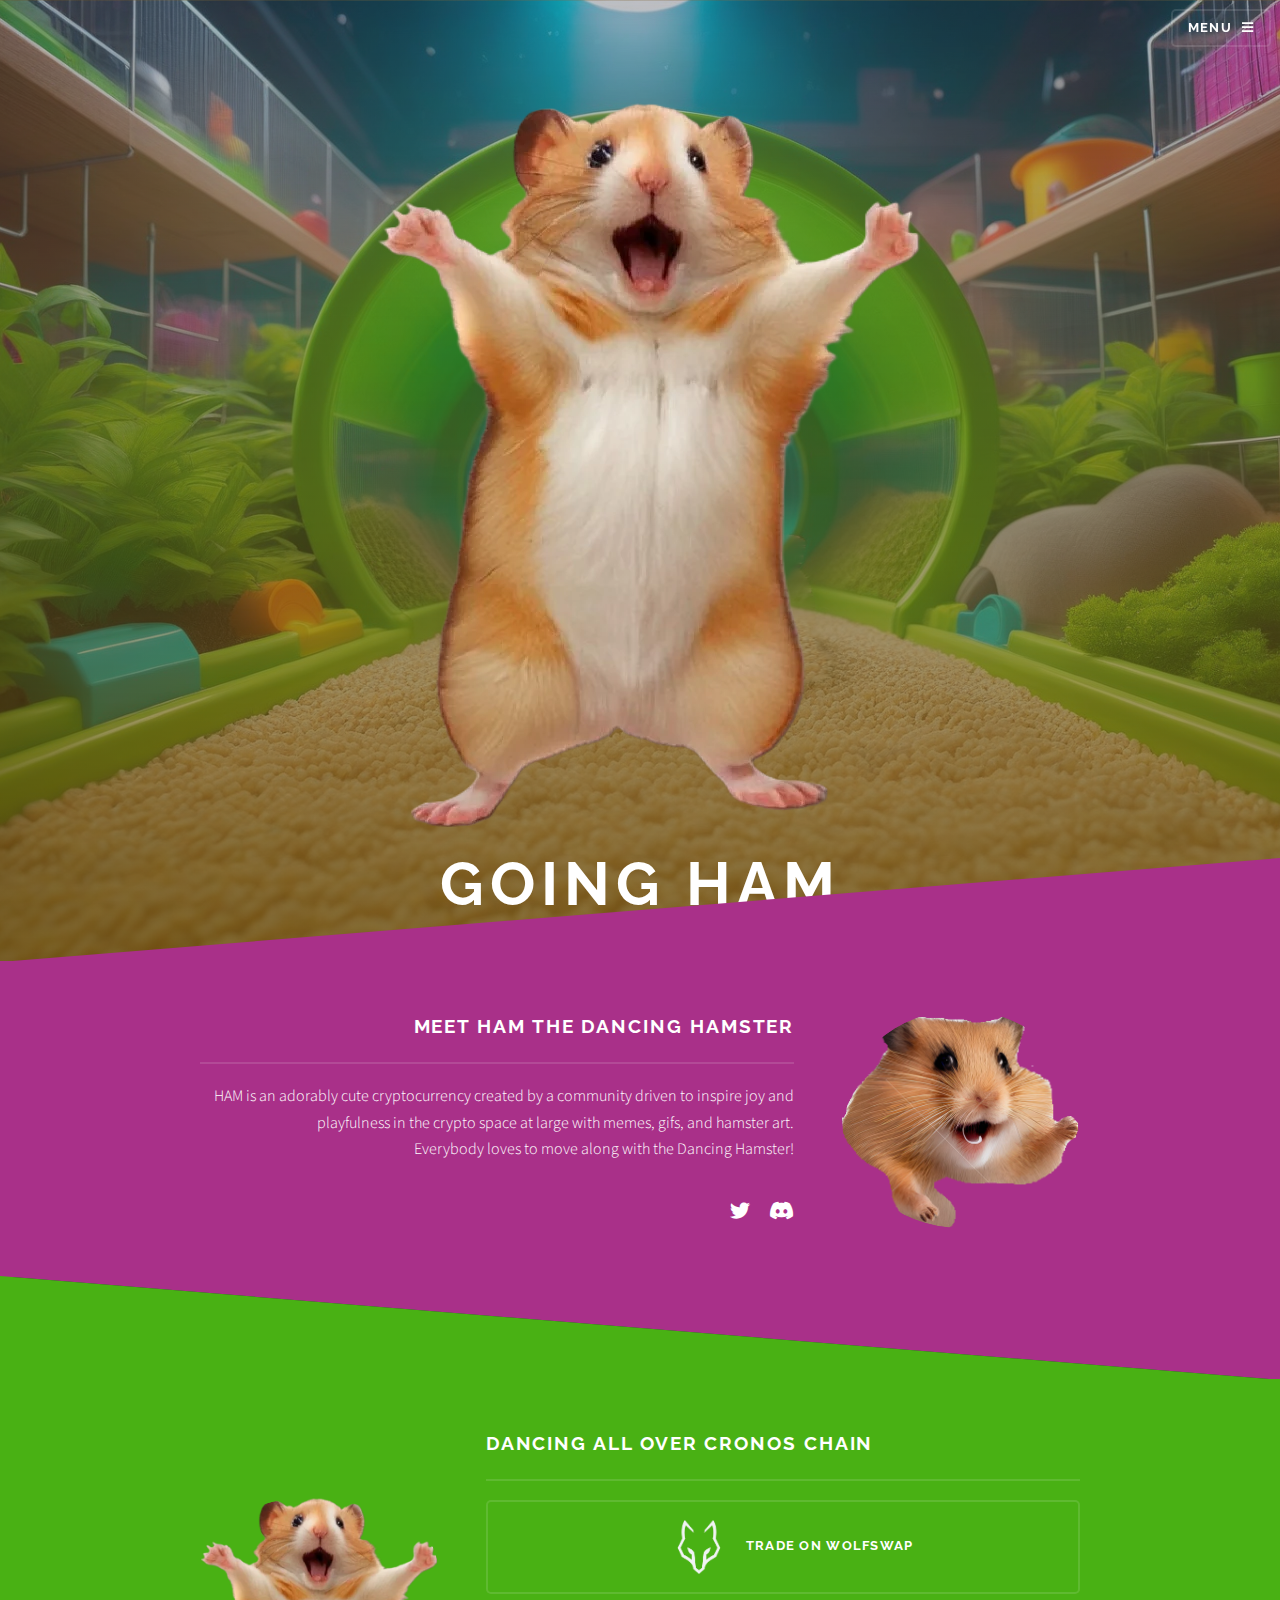
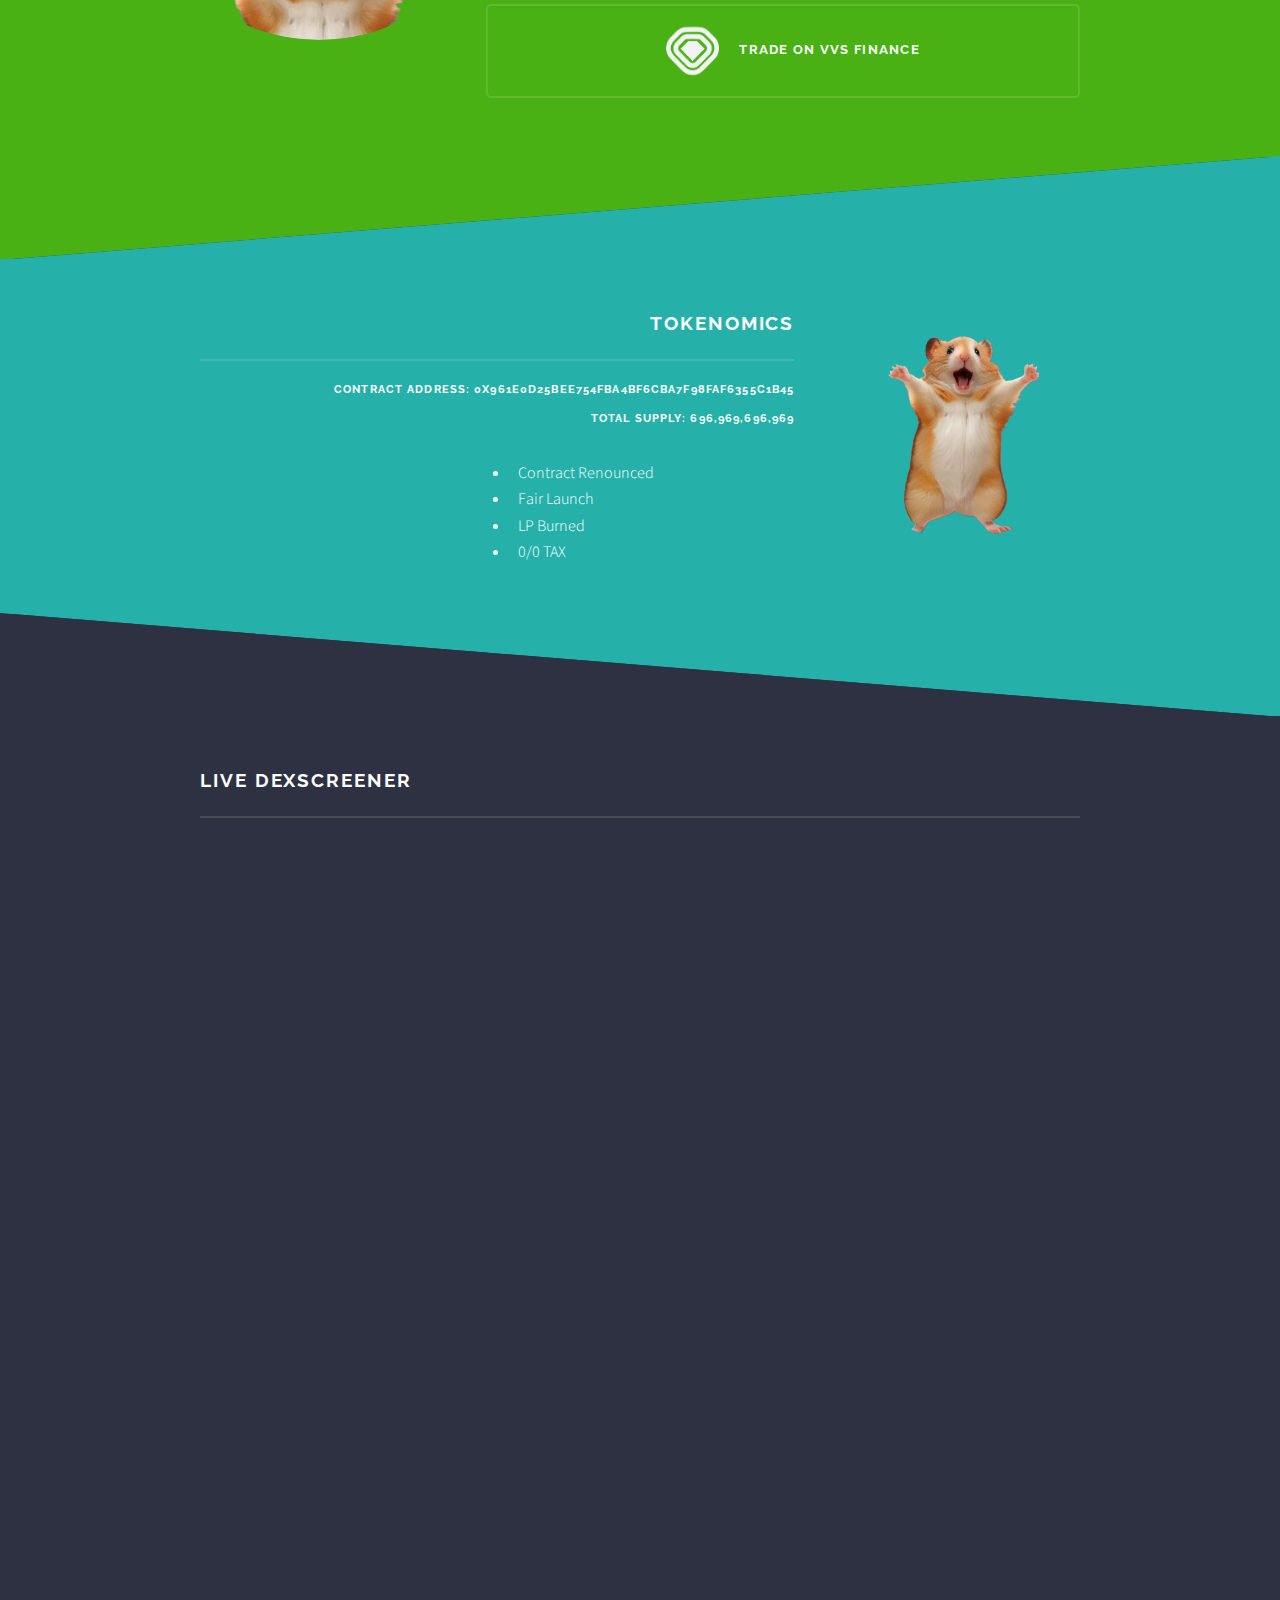
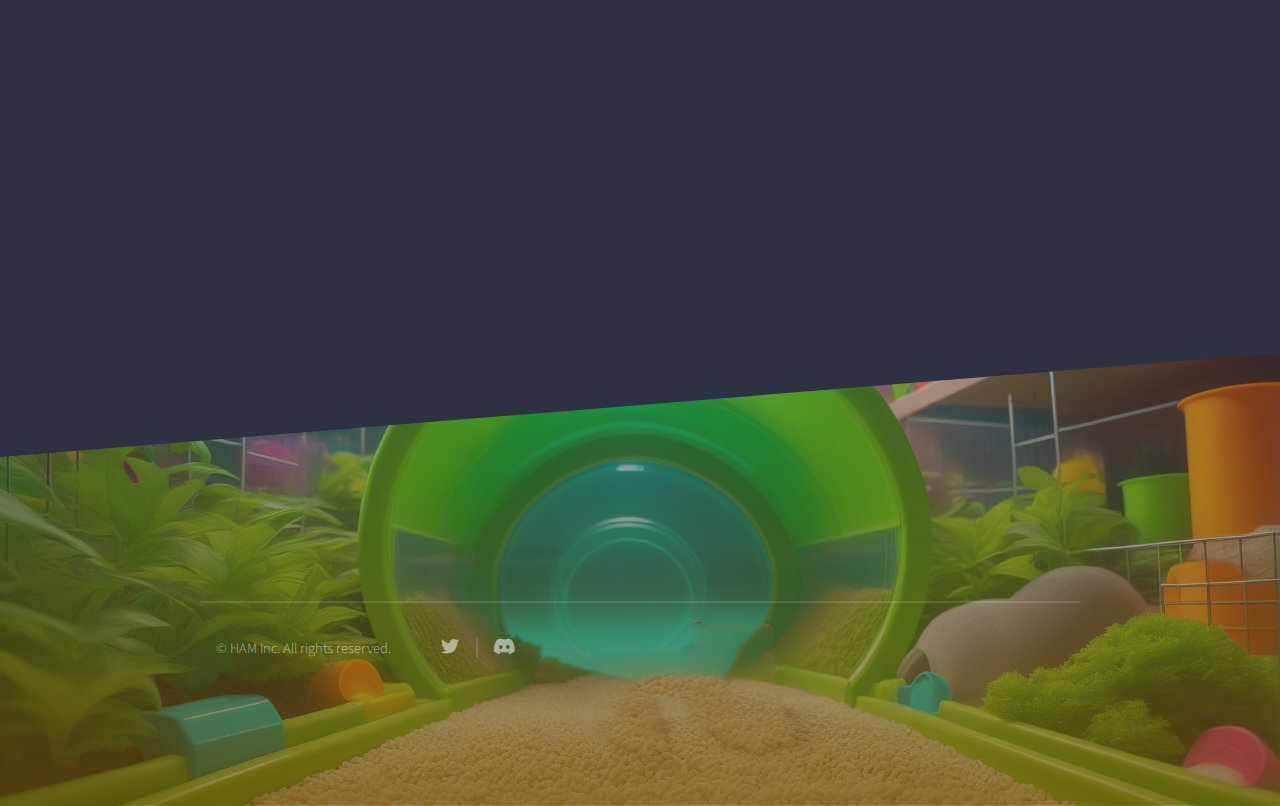
==== commit ba0e3457: "logo swap" ====
--- a/index.html
+++ b/index.html
@@ -36,8 +36,8 @@
 							<h2>Menu</h2>
 							<ul class="links">
 								<li><a href="index.html">Home</a></li>
+								<li><a target="_blank" href="https://wolfswap.app/?chainId=25&sellToken=0xEeeeeEeeeEeEeeEeEeEeeEEEeeeeEeeeeeeeEEeE&buyToken=0x961e0D25bEE754fba4Bf6CBA7f98fAF6355C1B45">Trade Wolfswap</a></li>
 								<li><a target="_blank" href="https://vvs.finance/swap?outputCurrency=0x961e0D25bEE754fba4Bf6CBA7f98fAF6355C1B45">Trade VVS</a></li>
-								<li><a target="_blank" href="https://wolfswap.app/?chainId=25&sellToken=0xEeeeeEeeeEeEeeEeEeEeeEEEeeeeEeeeeeeeEEeE&buyToken=0x961e0D25bEE754fba4Bf6CBA7f98fAF6355C1B45">Trade Wolfswap</a></li>
 								<li><a target="_blank" href="https://dexscreener.com/cronos/0xC3325254a4eFd25b25A3c2B3938FFDf5E20BCA29">Dexscreener</a></li>
 								<li><a target="_blank" href="https://x.com/dancinghamster_?t=ChL9u-2nDfB-z4OHsxSPwA&s=09" >Twitter</a></li>
 								<li><a target="_blank" href="https://discord.com/invite/Kmhrvbun">Discord</a></li>
@@ -85,8 +85,8 @@
 									<div class="content">
 										<h2 class="major">Dancing all over Cronos Chain</h2>
 										<p>
+											<a target="_blank" href="https://wolfswap.app/?chainId=25&sellToken=0xEeeeeEeeeEeEeeEeEeEeeEEEeeeeEeeeeeeeEEeE&buyToken=0x961e0D25bEE754fba4Bf6CBA7f98fAF6355C1B45" class="button solid fit" style="height: auto; margin-bottom:10px"> <img src="images/wolfswap-logo.webp" style="vertical-align: middle;width: 10%;margin: 20px;">Trade on Wolfswap</a>
 											<a target="_blank" href="https://vvs.finance/swap?outputCurrency=0x961e0D25bEE754fba4Bf6CBA7f98fAF6355C1B45" class="button solid fit" style="height: auto; margin-bottom:10px"> <img src="images/vvs-logo.webp" style="vertical-align: middle;width: 10%;margin: 20px;">Trade on VVS Finance</a>
-											<a target="_blank" href="https://wolfswap.app/?chainId=25&sellToken=0xEeeeeEeeeEeEeeEeEeEeeEEEeeeeEeeeeeeeEEeE&buyToken=0x961e0D25bEE754fba4Bf6CBA7f98fAF6355C1B45" class="button solid fit" style="height: auto;"> <img src="images/wolfswap-logo.webp" style="vertical-align: middle;width: 10%;margin: 20px;">Trade on Wolfswap</a>
 
 										</p>
 									</div>
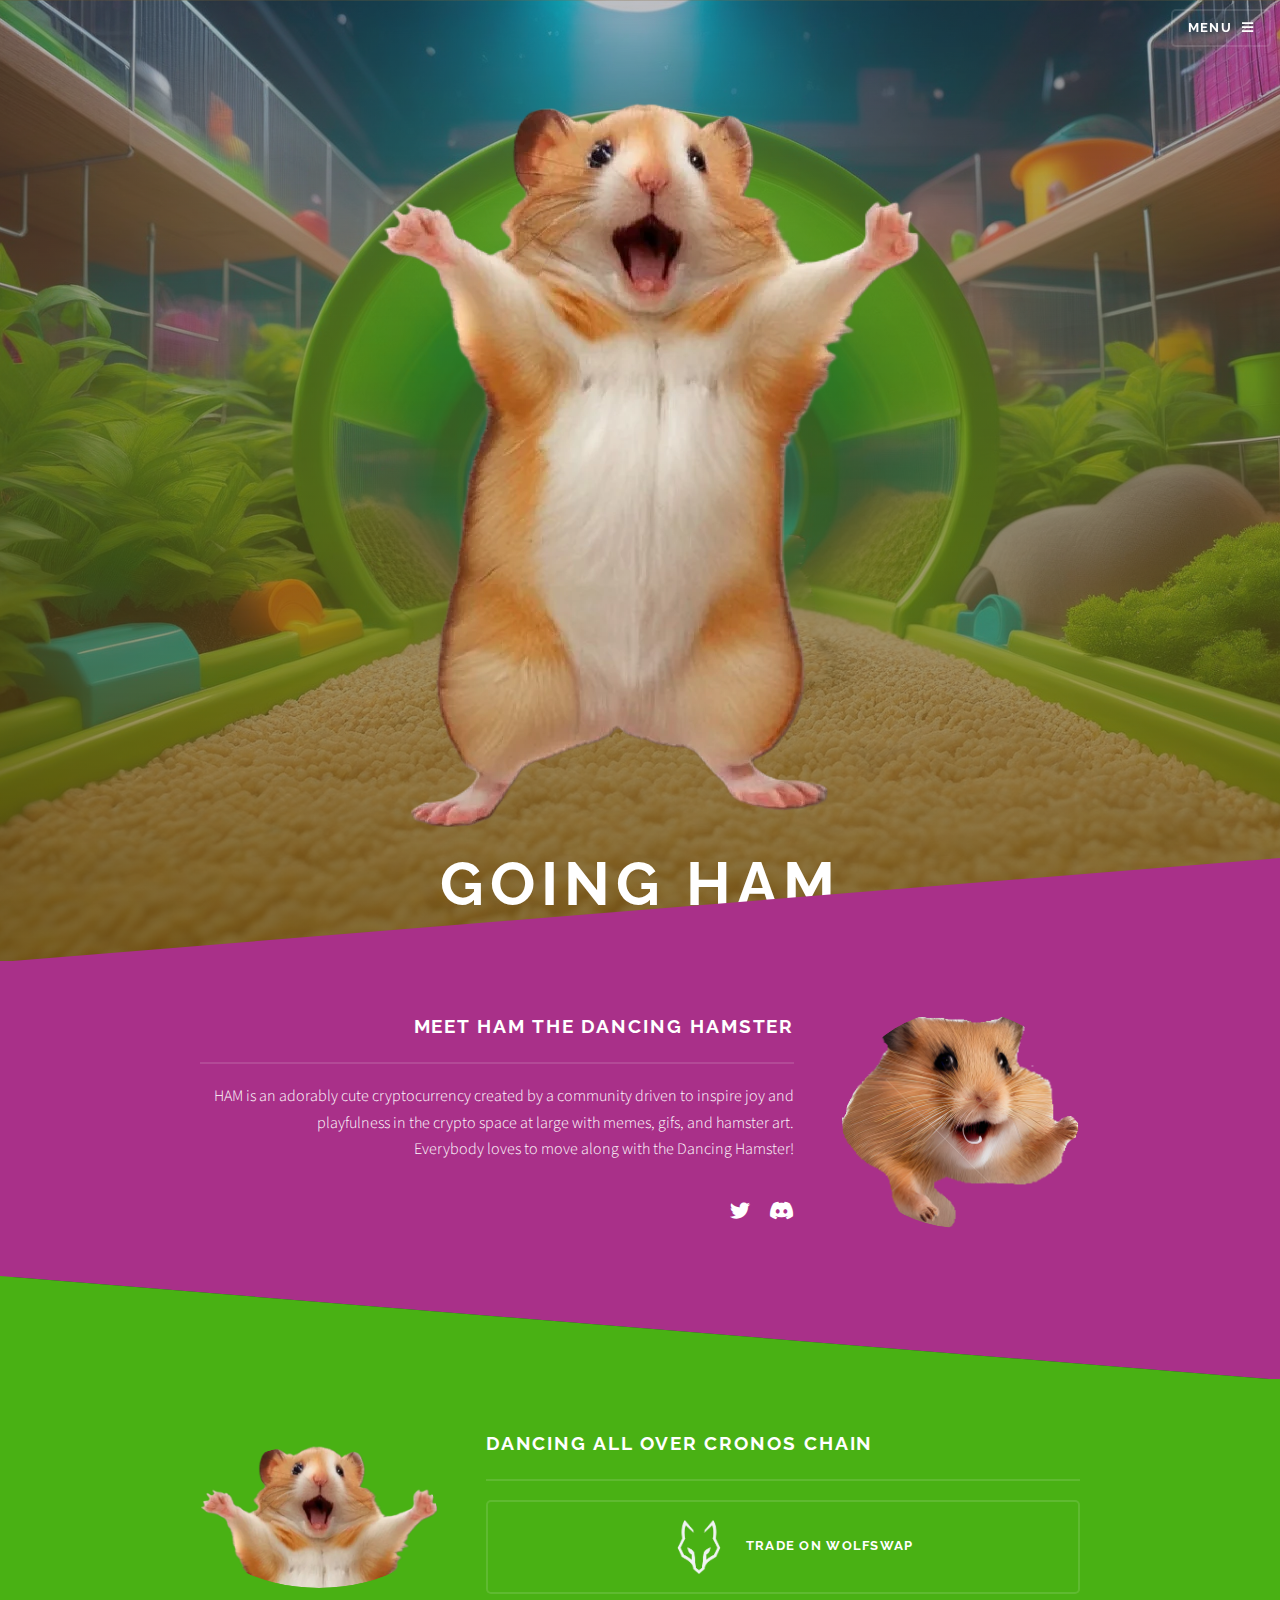
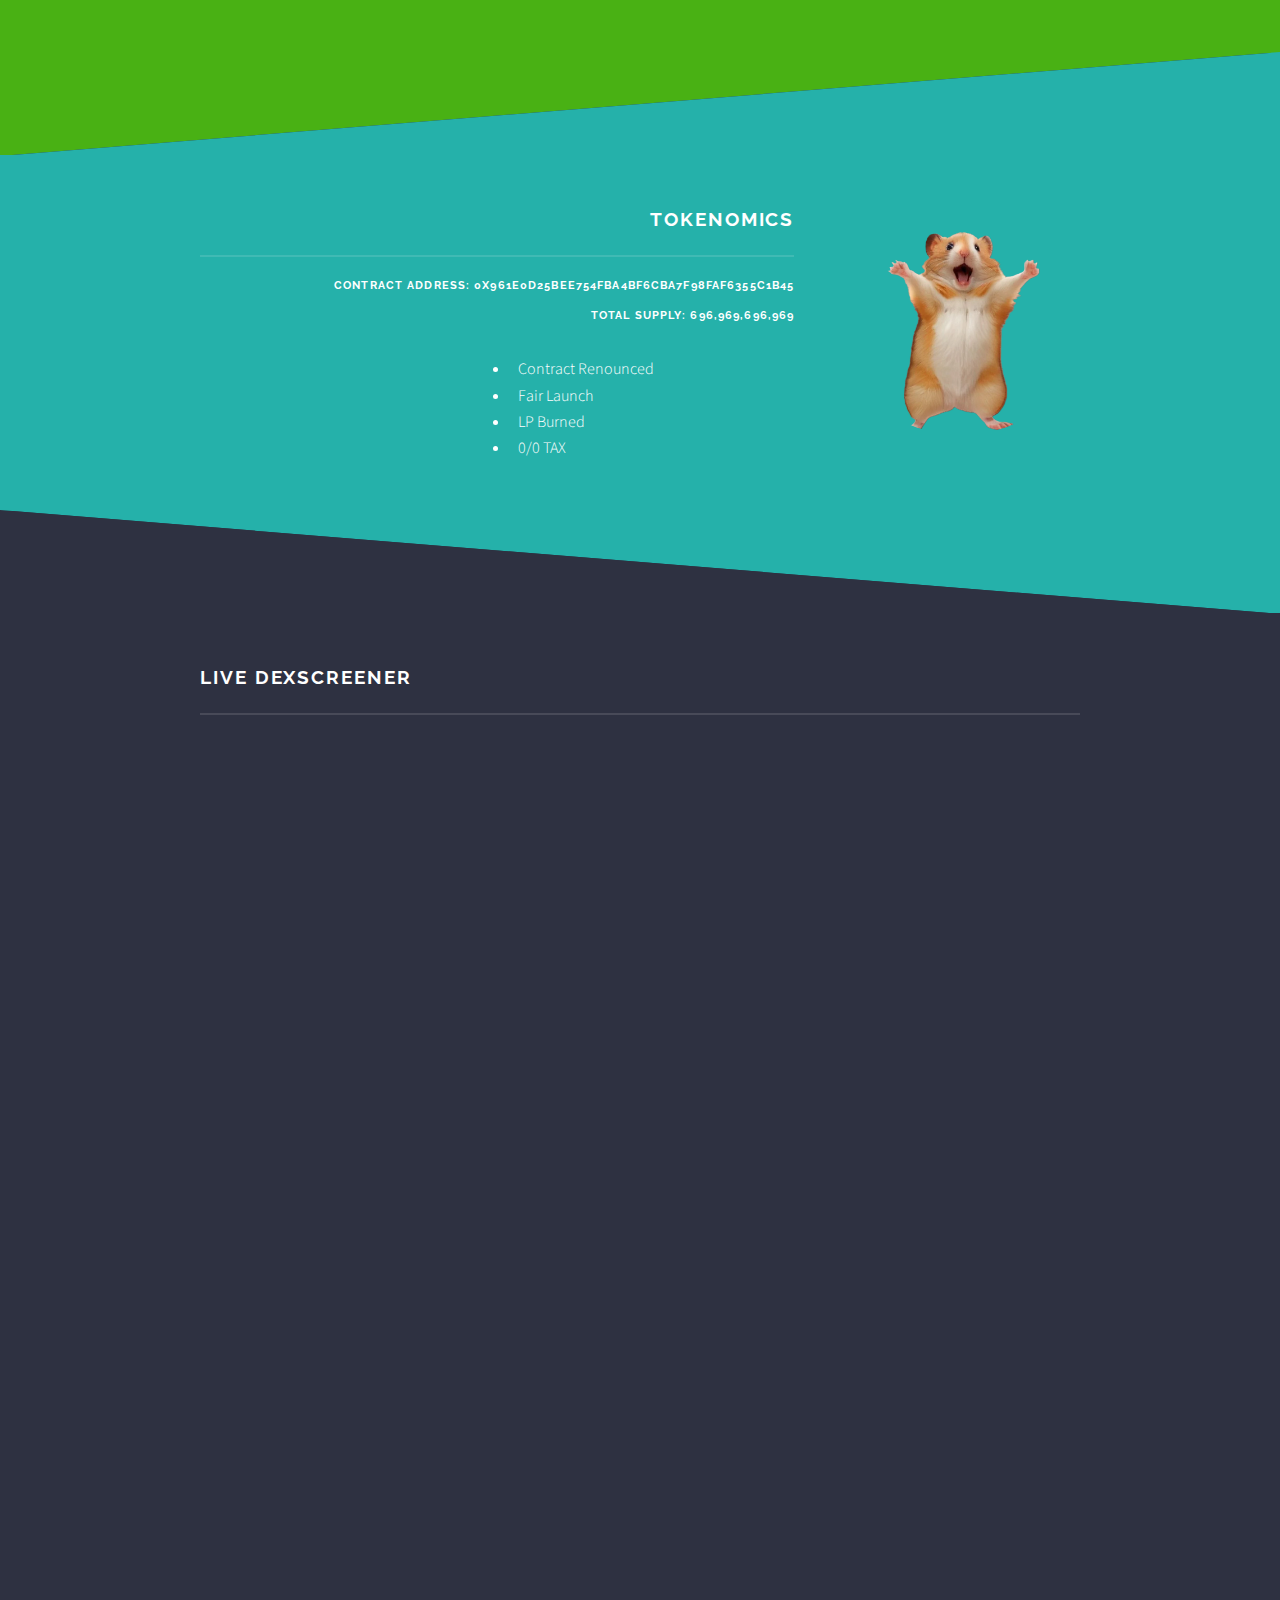
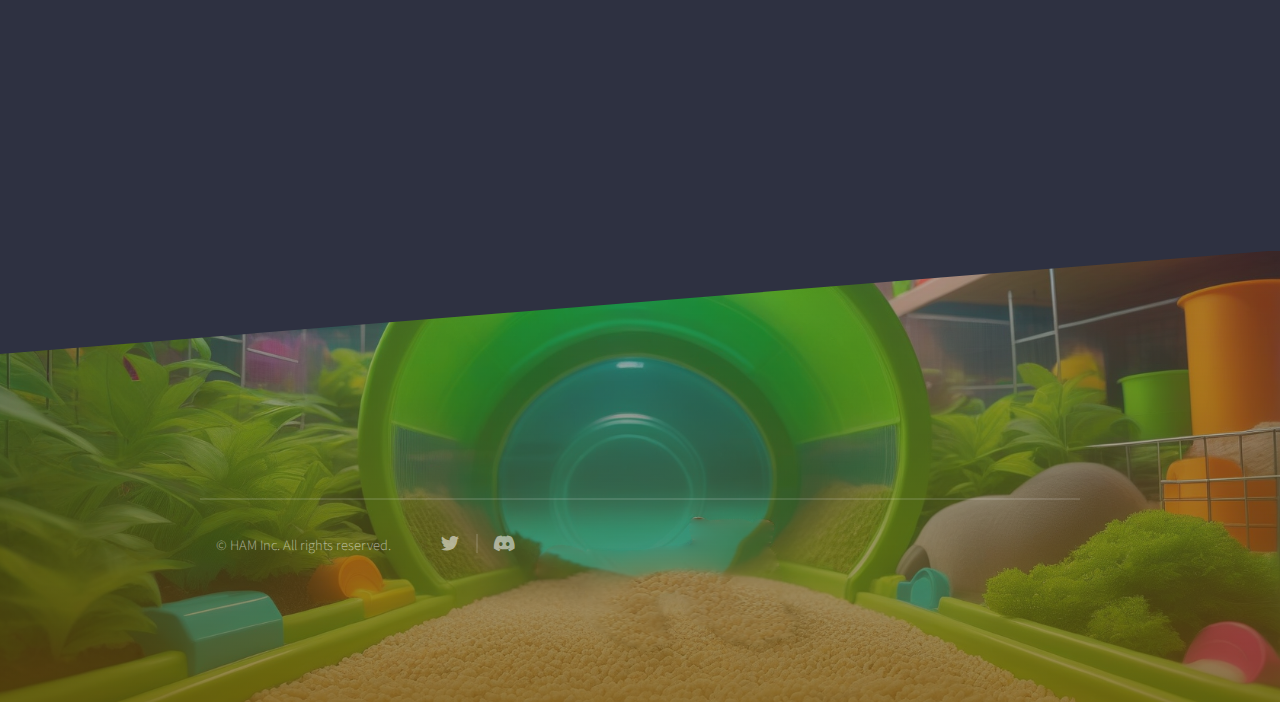
==== commit 6d66d01d: "hide vvs" ====
--- a/index.html
+++ b/index.html
@@ -37,7 +37,7 @@
 							<ul class="links">
 								<li><a href="index.html">Home</a></li>
 								<li><a target="_blank" href="https://wolfswap.app/?chainId=25&sellToken=0xEeeeeEeeeEeEeeEeEeEeeEEEeeeeEeeeeeeeEEeE&buyToken=0x961e0D25bEE754fba4Bf6CBA7f98fAF6355C1B45">Trade Wolfswap</a></li>
-								<li><a target="_blank" href="https://vvs.finance/swap?outputCurrency=0x961e0D25bEE754fba4Bf6CBA7f98fAF6355C1B45">Trade VVS</a></li>
+								<!--<li><a target="_blank" href="https://vvs.finance/swap?outputCurrency=0x961e0D25bEE754fba4Bf6CBA7f98fAF6355C1B45">Trade VVS</a></li>-->
 								<li><a target="_blank" href="https://dexscreener.com/cronos/0xC3325254a4eFd25b25A3c2B3938FFDf5E20BCA29">Dexscreener</a></li>
 								<li><a target="_blank" href="https://x.com/dancinghamster_?t=ChL9u-2nDfB-z4OHsxSPwA&s=09" >Twitter</a></li>
 								<li><a target="_blank" href="https://discord.com/invite/Kmhrvbun">Discord</a></li>
@@ -86,7 +86,7 @@
 										<h2 class="major">Dancing all over Cronos Chain</h2>
 										<p>
 											<a target="_blank" href="https://wolfswap.app/?chainId=25&sellToken=0xEeeeeEeeeEeEeeEeEeEeeEEEeeeeEeeeeeeeEEeE&buyToken=0x961e0D25bEE754fba4Bf6CBA7f98fAF6355C1B45" class="button solid fit" style="height: auto; margin-bottom:10px"> <img src="images/wolfswap-logo.webp" style="vertical-align: middle;width: 10%;margin: 20px;">Trade on Wolfswap</a>
-											<a target="_blank" href="https://vvs.finance/swap?outputCurrency=0x961e0D25bEE754fba4Bf6CBA7f98fAF6355C1B45" class="button solid fit" style="height: auto; margin-bottom:10px"> <img src="images/vvs-logo.webp" style="vertical-align: middle;width: 10%;margin: 20px;">Trade on VVS Finance</a>
+											<!--<a target="_blank" href="https://vvs.finance/swap?outputCurrency=0x961e0D25bEE754fba4Bf6CBA7f98fAF6355C1B45" class="button solid fit" style="height: auto; margin-bottom:10px"> <img src="images/vvs-logo.webp" style="vertical-align: middle;width: 10%;margin: 20px;">Trade on VVS Finance</a>-->
 
 										</p>
 									</div>
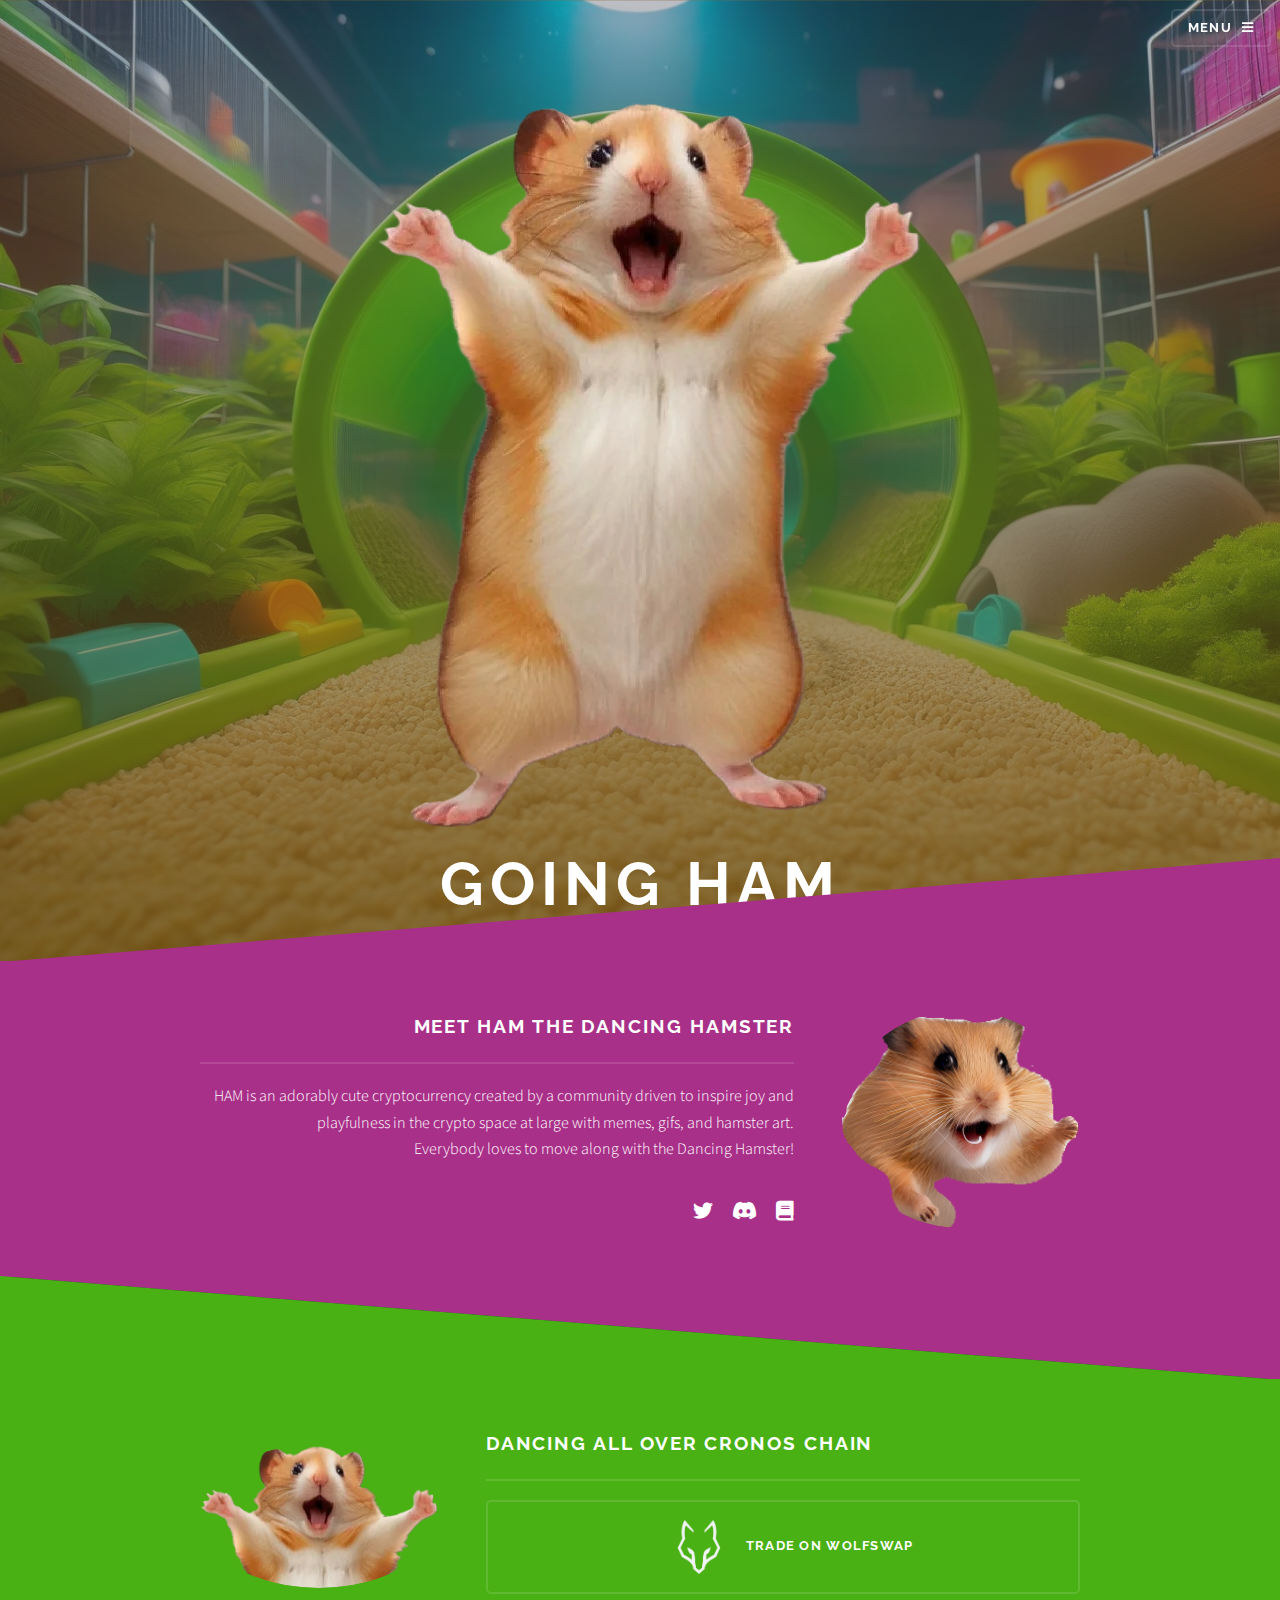
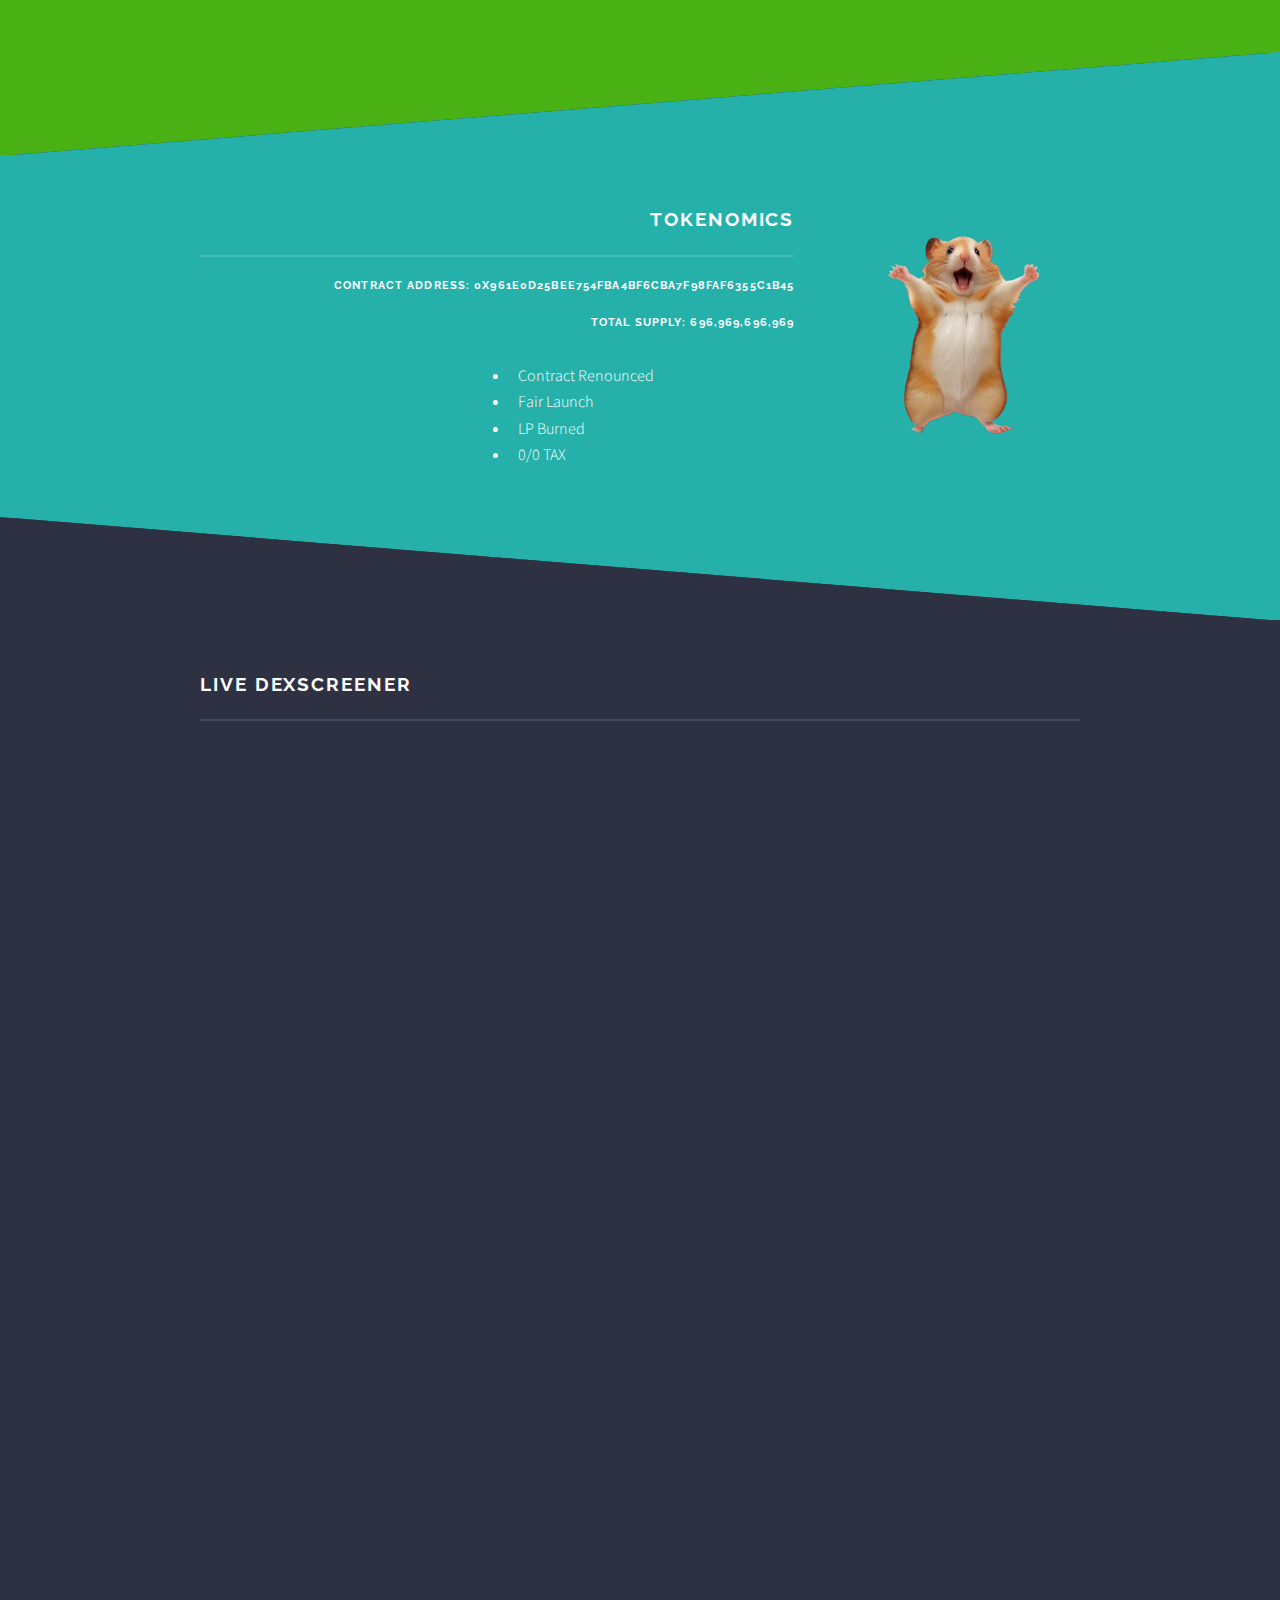
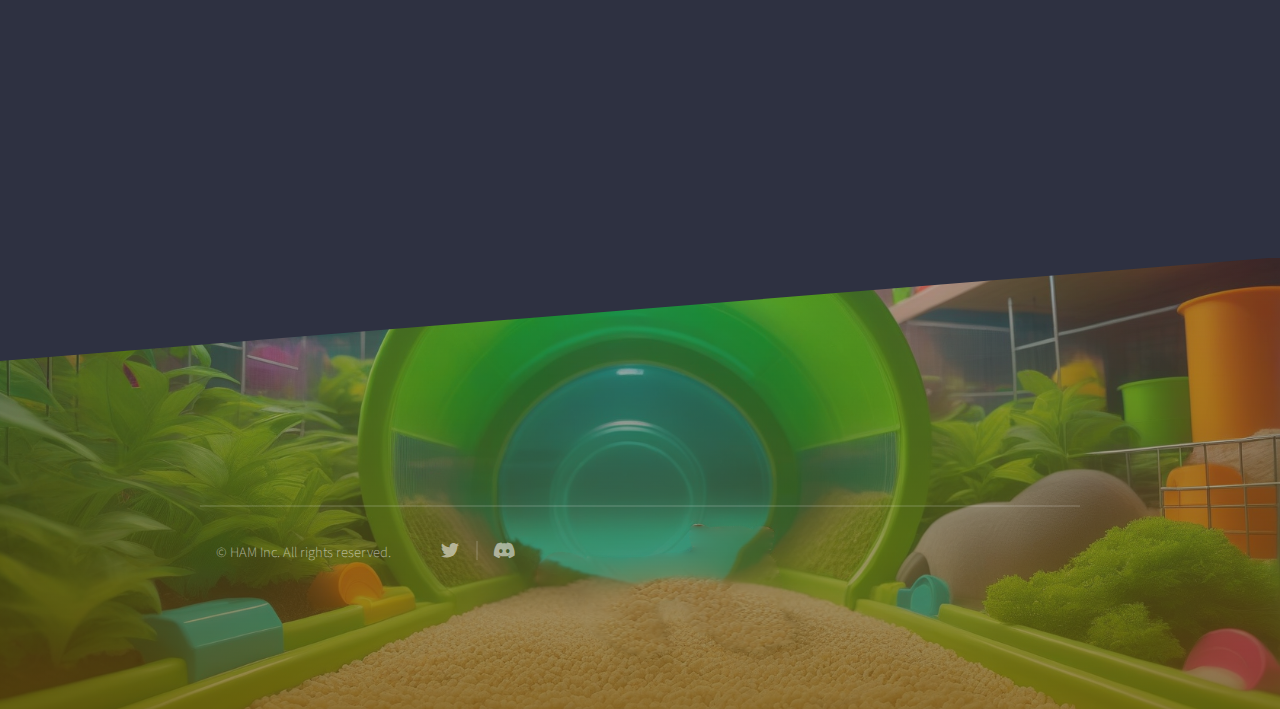
==== commit 404b07ce: "whitepaper addition" ====
--- a/index.html
+++ b/index.html
@@ -36,6 +36,7 @@
 							<h2>Menu</h2>
 							<ul class="links">
 								<li><a href="index.html">Home</a></li>
+								<li><a href="whitepaper.html">Whitepaper</a></li>
 								<li><a target="_blank" href="https://wolfswap.app/?chainId=25&sellToken=0xEeeeeEeeeEeEeeEeEeEeeEEEeeeeEeeeeeeeEEeE&buyToken=0x961e0D25bEE754fba4Bf6CBA7f98fAF6355C1B45">Trade Wolfswap</a></li>
 								<!--<li><a target="_blank" href="https://vvs.finance/swap?outputCurrency=0x961e0D25bEE754fba4Bf6CBA7f98fAF6355C1B45">Trade VVS</a></li>-->
 								<li><a target="_blank" href="https://dexscreener.com/cronos/0xC3325254a4eFd25b25A3c2B3938FFDf5E20BCA29">Dexscreener</a></li>
@@ -72,6 +73,7 @@
 												<ul class="icons">
 													<li><a target="_blank" href="https://x.com/dancinghamster_?t=ChL9u-2nDfB-z4OHsxSPwA&s=09" class="icon brands fa-twitter"><span class="label">Twitter</span></a></li>
 													<li><a target="_blank" href="https://discord.com/invite/Kmhrvbun" class="icon brands fa-discord"><span class="label">Discord</span></a></li>
+													<li><a target="_blank" href="whitepaper.html" class="icon solid fa-book"><span class="label">Whitepaper</span></a></li>
 												</ul>
 											</p>
 									</div>
--- a/assets/css/main.css
+++ b/assets/css/main.css
@@ -3551,7 +3551,20 @@
 		}
 
 /* Wrapper */
-
+#wrapper .inner h5 {
+    margin: 18px 0 0 0;
+}
+
+.tubewrapper{
+	background-image: url(../../images/tubes.png);
+	background-repeat: repeat-y;
+    background-size: 330px;
+}
+.noborder {
+    border: none !important;
+    margin: 0 !important;
+    padding: 0 !important;
+}
 	#wrapper > header {
 		padding: 11em 0 2.25em 0 ;
 	}
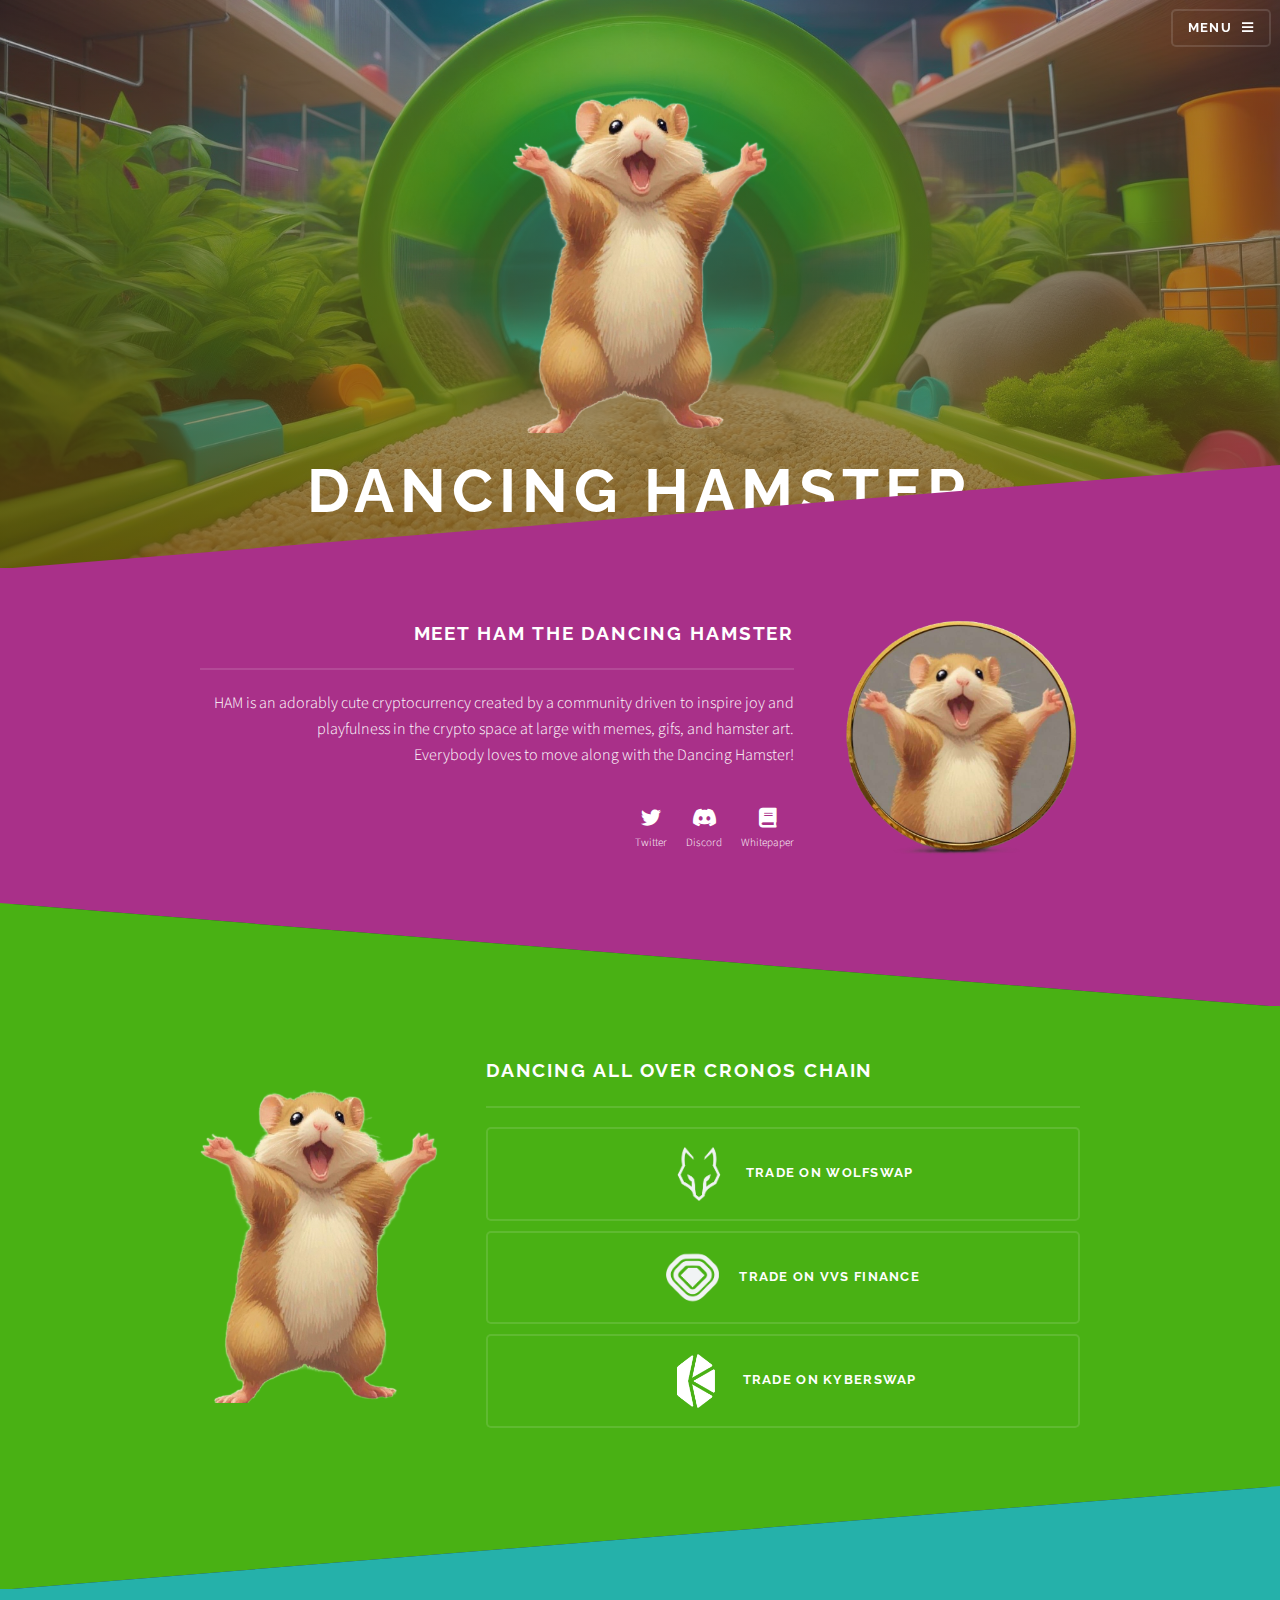
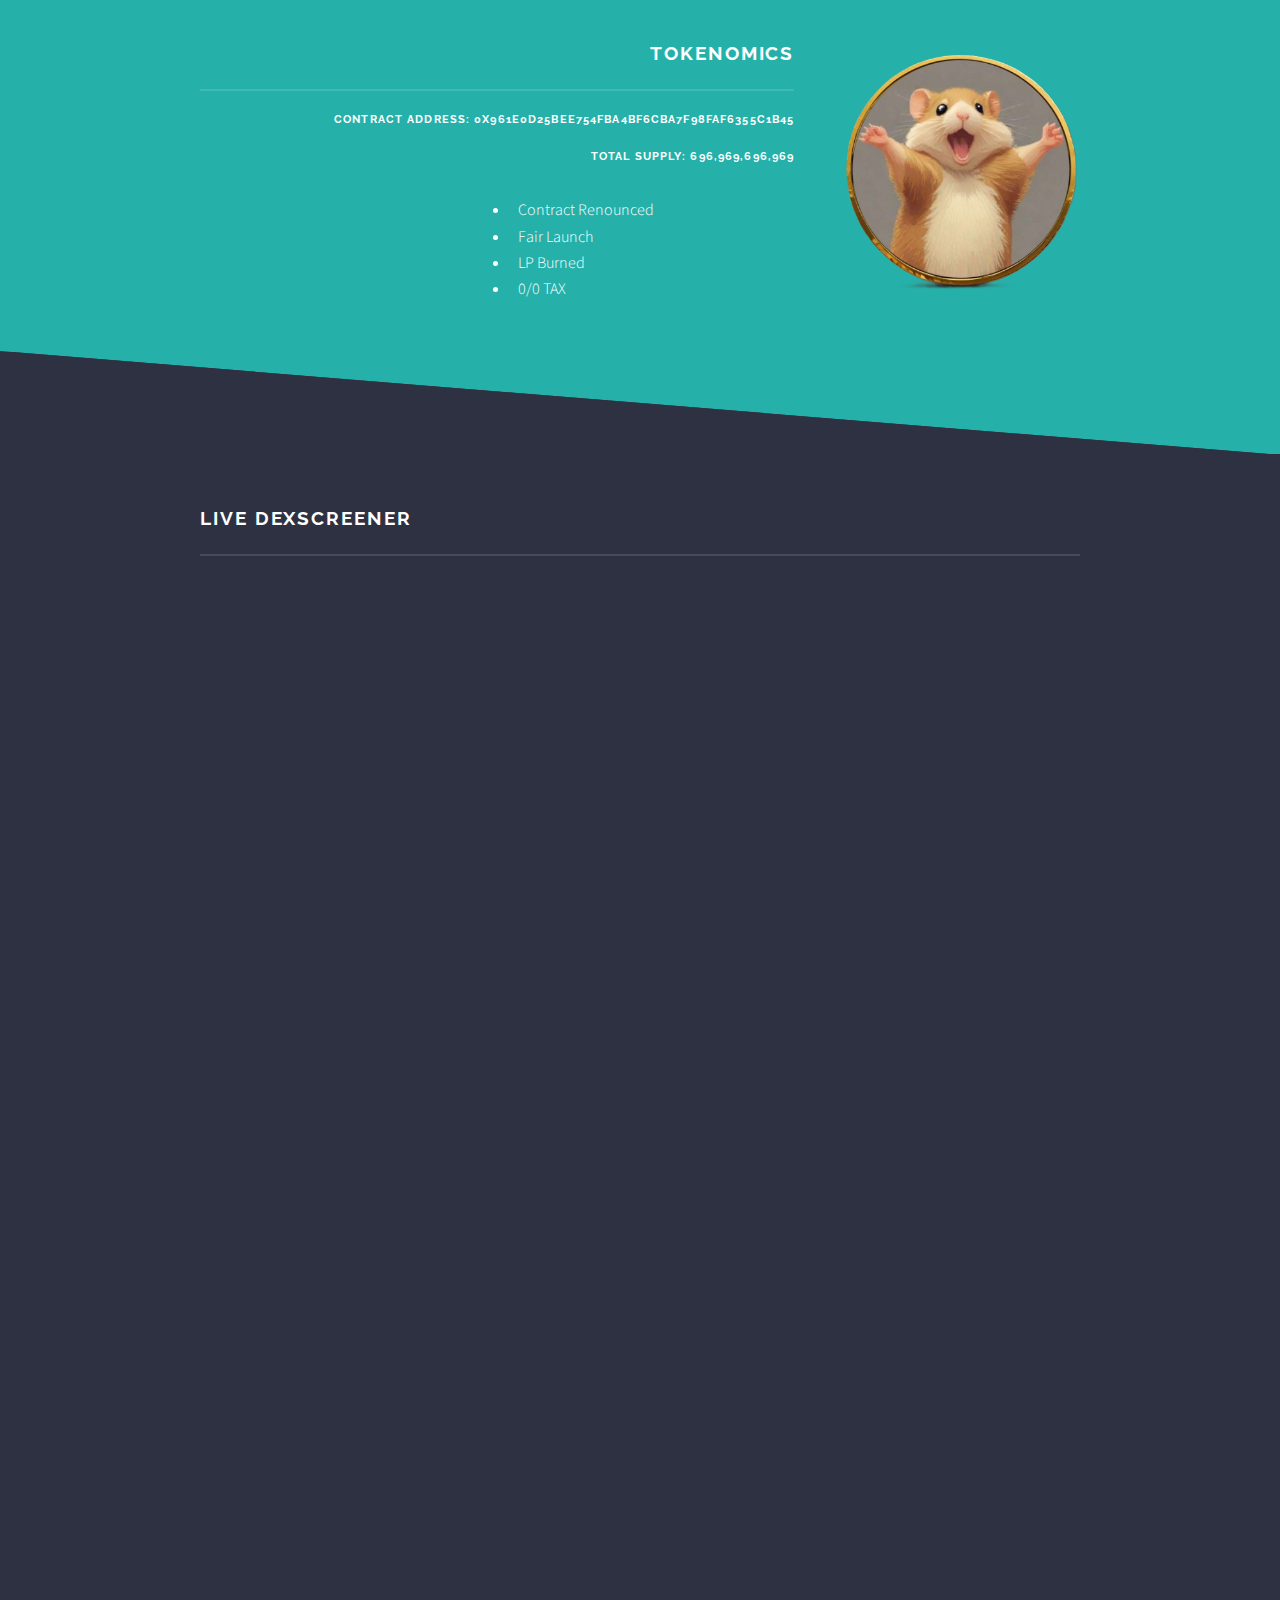
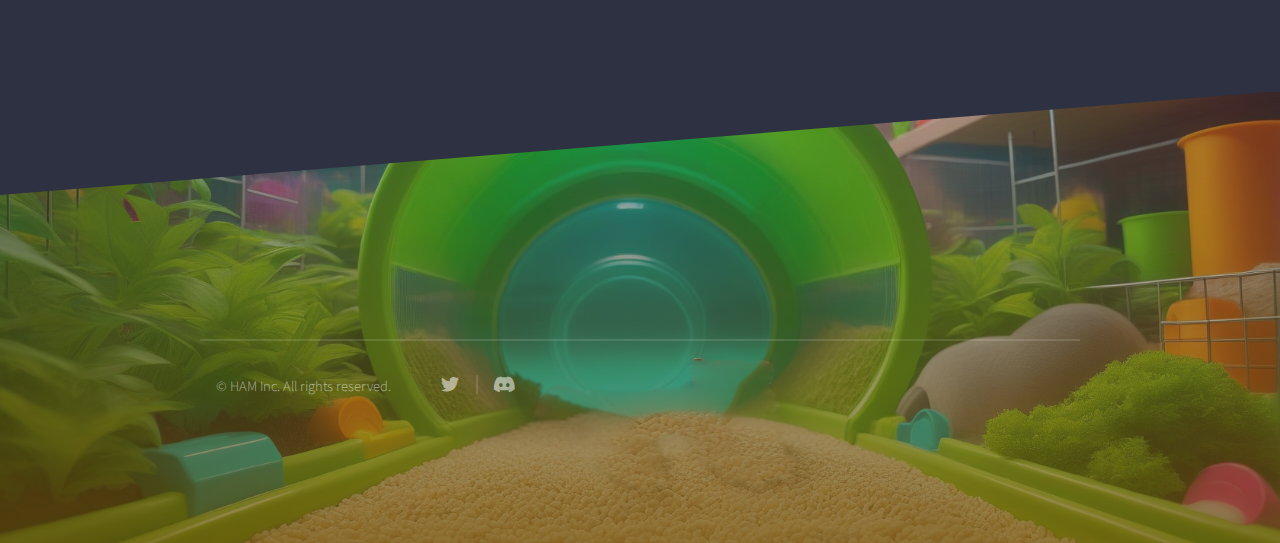
==== commit 55a3c005: "website updates" ====
--- a/index.html
+++ b/index.html
@@ -24,7 +24,7 @@
 				<!-- Header -->
 					<header id="header" class="alt">
 
-						<h1><img id="hammini" src="images/ham2.png" style="width: 4%; margin-top:10px"><a href="index.html">$HAM</a></h1>
+						<h1><img id="hammini" src="images/hamlogonew.png"><a href="https://x.com/dancinghamster_">$HAM</a></h1>
 						<nav>
 							<a href="#menu">Menu</a>
 						</nav>
@@ -38,10 +38,14 @@
 								<li><a href="index.html">Home</a></li>
 								<li><a href="whitepaper.html">Whitepaper</a></li>
 								<li><a target="_blank" href="https://wolfswap.app/?chainId=25&sellToken=0xEeeeeEeeeEeEeeEeEeEeeEEEeeeeEeeeeeeeEEeE&buyToken=0x961e0D25bEE754fba4Bf6CBA7f98fAF6355C1B45">Trade Wolfswap</a></li>
-								<!--<li><a target="_blank" href="https://vvs.finance/swap?outputCurrency=0x961e0D25bEE754fba4Bf6CBA7f98fAF6355C1B45">Trade VVS</a></li>-->
+								<li><a target="_blank" href="https://vvs.finance/swap?outputCurrency=0x961e0D25bEE754fba4Bf6CBA7f98fAF6355C1B45">Trade VVS</a></li>
+								<li><a target="_blank" href="https://kyberswap.com/swap/cronos/cro-to-ham">Trade Kyberswap</a></li>
 								<li><a target="_blank" href="https://dexscreener.com/cronos/0xC3325254a4eFd25b25A3c2B3938FFDf5E20BCA29">Dexscreener</a></li>
-								<li><a target="_blank" href="https://x.com/dancinghamster_?t=ChL9u-2nDfB-z4OHsxSPwA&s=09" >Twitter</a></li>
+								<li><a target="_blank" href="https://www.geckoterminal.com/cro/pools/0xc3325254a4efd25b25a3c2b3938ffdf5e20bca29">CoinGecko</a></li>
+								<li><a target="_blank" href="https://x.com/dancinghamster_" >Twitter</a></li>
 								<li><a target="_blank" href="https://discord.com/invite/Kmhrvbun">Discord</a></li>
+								<li><a target="_blank" href="" >Telegram (Coming Soon)</a></li>
+								<li><a target="_blank" href="" >HAM Store (Coming Soon)</a></li>
 							</ul>
 							<a href="#" class="close">Close</a>
 						</div>
@@ -51,8 +55,8 @@
 					<section id="banner" style="padding: 6em 0 1.75em 0;">
 						<div class="inner">
 							<center>
-								<img id="ham" src="images/ham3.png" alt="" />
-								<h1 style="font-size: 60px;margin: 0;">Going HAM</h1>
+								<img id="ham" src="images/hamnew.png" alt="" />
+								<h1 style="font-size: 60px;margin: 0;">Dancing Hamster</h1>
 							</center>
 						</div>
 					</section>
@@ -63,7 +67,7 @@
 						<!-- One -->
 							<section id="one" class="wrapper spotlight style1">
 								<div class="inner">
-									<a href="#" class="image"><img id="ham2"  src="images/ham.png" alt="" /></a>
+									<a href="#" class="image"><img id="ham2"  src="images/hamlogonew.png" alt="" /></a>
 									<div class="content">
 										<h2 class="major">Meet HAM the Dancing Hamster</h2>
 										<p>HAM is an adorably cute cryptocurrency created by a community driven to inspire joy and playfulness in the crypto space at large with memes, gifs, and hamster art.
@@ -71,9 +75,9 @@
 											<br/>Everybody loves to move along with the Dancing Hamster!</p>
 											<p>
 												<ul class="icons">
-													<li><a target="_blank" href="https://x.com/dancinghamster_?t=ChL9u-2nDfB-z4OHsxSPwA&s=09" class="icon brands fa-twitter"><span class="label">Twitter</span></a></li>
-													<li><a target="_blank" href="https://discord.com/invite/Kmhrvbun" class="icon brands fa-discord"><span class="label">Discord</span></a></li>
-													<li><a target="_blank" href="whitepaper.html" class="icon solid fa-book"><span class="label">Whitepaper</span></a></li>
+													<li><a target="_blank" href="https://x.com/dancinghamster_?t=ChL9u-2nDfB-z4OHsxSPwA&s=09" class="icon brands fa-twitter"></a><span class="label">Twitter</span></li>
+													<li><a target="_blank" href="https://discord.com/invite/Kmhrvbun" class="icon brands fa-discord"></a><span class="label">Discord</span></li>
+													<li><a target="_blank" href="whitepaper.html" class="icon solid fa-book"></a><span class="label">Whitepaper</span></li>
 												</ul>
 											</p>
 									</div>
@@ -83,13 +87,13 @@
 						<!-- Two -->
 							<section id="two" class="wrapper alt spotlight style2">
 								<div class="inner">
-									<a href="#" class="image"><img id="ham3"  src="images/ham2.png" alt="" /></a>
+									<a href="#" class="image"><img id="ham3" src="images/hamnew.png" alt="" /></a>
 									<div class="content">
 										<h2 class="major">Dancing all over Cronos Chain</h2>
 										<p>
 											<a target="_blank" href="https://wolfswap.app/?chainId=25&sellToken=0xEeeeeEeeeEeEeeEeEeEeeEEEeeeeEeeeeeeeEEeE&buyToken=0x961e0D25bEE754fba4Bf6CBA7f98fAF6355C1B45" class="button solid fit" style="height: auto; margin-bottom:10px"> <img src="images/wolfswap-logo.webp" style="vertical-align: middle;width: 10%;margin: 20px;">Trade on Wolfswap</a>
-											<!--<a target="_blank" href="https://vvs.finance/swap?outputCurrency=0x961e0D25bEE754fba4Bf6CBA7f98fAF6355C1B45" class="button solid fit" style="height: auto; margin-bottom:10px"> <img src="images/vvs-logo.webp" style="vertical-align: middle;width: 10%;margin: 20px;">Trade on VVS Finance</a>-->
-
+											<a target="_blank" href="https://vvs.finance/swap?outputCurrency=0x961e0D25bEE754fba4Bf6CBA7f98fAF6355C1B45" class="button solid fit" style="height: auto; margin-bottom:10px"> <img src="images/vvs-logo.webp" style="vertical-align: middle;width: 10%;margin: 20px;">Trade on VVS Finance</a>
+											<a target="_blank" href="https://kyberswap.com/swap/cronos/cro-to-ham" class="button solid fit" style="height: auto; margin-bottom:10px"> <img src="images/kyber-logo.png" style="vertical-align: middle;width: 10%;margin: 20px;">Trade on Kyberswap</a>
 										</p>
 									</div>
 								</div>
@@ -98,7 +102,7 @@
 						<!-- Three -->
 							<section id="three" class="wrapper spotlight style3">
 								<div class="inner">
-									<a href="#" class="image"><img id="ham4" src="images/ham3.png" alt="" /></a>
+									<a href="#" class="image"><img id="ham4" src="images/hamlogonew.png" alt="" /></a>
 									<div class="content">
 										<h2 class="major">Tokenomics</h2>
 										<h5>Contract Address: 0x961e0D25bEE754fba4Bf6CBA7f98fAF6355C1B45</h5>
--- a/assets/css/main.css
+++ b/assets/css/main.css
@@ -2412,14 +2412,12 @@
 /* Image */
 
 	.image {
-		border-radius: 5px;
 		border: 0;
 		display: inline-block;
 		position: relative;
 	}
 
 		.image img {
-			border-radius: 5px;
 			display: block;
 		}
 
@@ -3077,7 +3075,7 @@
 		-ms-transition: background-color 0.2s ease-in-out;
 		transition: background-color 0.2s ease-in-out;
 		background-color: rgba(53, 56, 73, 0.95);
-		height: 3.5em;
+		height: 78px;
 		left: 0;
 		line-height: 3.5em;
 		padding: 0 1.25em;
@@ -3101,6 +3099,8 @@
 
 			#header h1 a {
 				border: 0;
+				vertical-align: text-bottom;
+				margin-left: 10px;
 			}
 
 		#header nav {
@@ -3287,7 +3287,7 @@
 			max-width: 100%;
 			opacity: 0;
 			position: relative;
-			width: 18em;
+			width: 24em;
 		}
 
 		#menu h2 {
@@ -3555,16 +3555,22 @@
     margin: 18px 0 0 0;
 }
 
-.tubewrapper{
-	background-image: url(../../images/tubes.png);
-	background-repeat: repeat-y;
-    background-size: 330px;
+.tubewrapper {
+    background-image: linear-gradient(to top, rgb(46 49 65 / 76%), #2e3141a6), url(../../images/tubes.png);
+    background-repeat: space repeat;
 }
 .noborder {
     border: none !important;
     margin: 0 !important;
     padding: 0 !important;
 }
+
+.tubewrapper .inner {
+    padding: 1.75em 1.75em 0.1em 1.75em !important;
+    background-color: #353849c7;
+    border-radius: 5px;
+}
+
 	#wrapper > header {
 		padding: 11em 0 2.25em 0 ;
 	}
@@ -3819,7 +3825,6 @@
 			}
 
 			.wrapper.spotlight .image {
-				border-radius: 100%;
 				margin: 0 3em 2em 0;
 				width: 22em;
 				overflow: hidden;
@@ -3827,7 +3832,6 @@
 			}
 
 				.wrapper.spotlight .image img {
-					border-radius: 100%;
 					width: 100%;
 				}
 
@@ -4182,4 +4186,29 @@
 			padding: 2em 1.5em 0.1em 1.5em ;
 		}
 
-	}+	}
+	
+
+#hammini{ 
+	margin-top:10px;
+	height: 58px;
+	width: auto !important;
+}
+#ham{
+	width: 20vw;
+}
+#one .icons li span {
+	display: block;
+	font-size: .7em;
+	text-align: center;
+}
+#one .icons li {
+	text-align: center;
+}
+
+#hamwhitepaper {
+    position: absolute;
+    right: 30vw;
+    top: 61px;
+    height: 420px;
+}